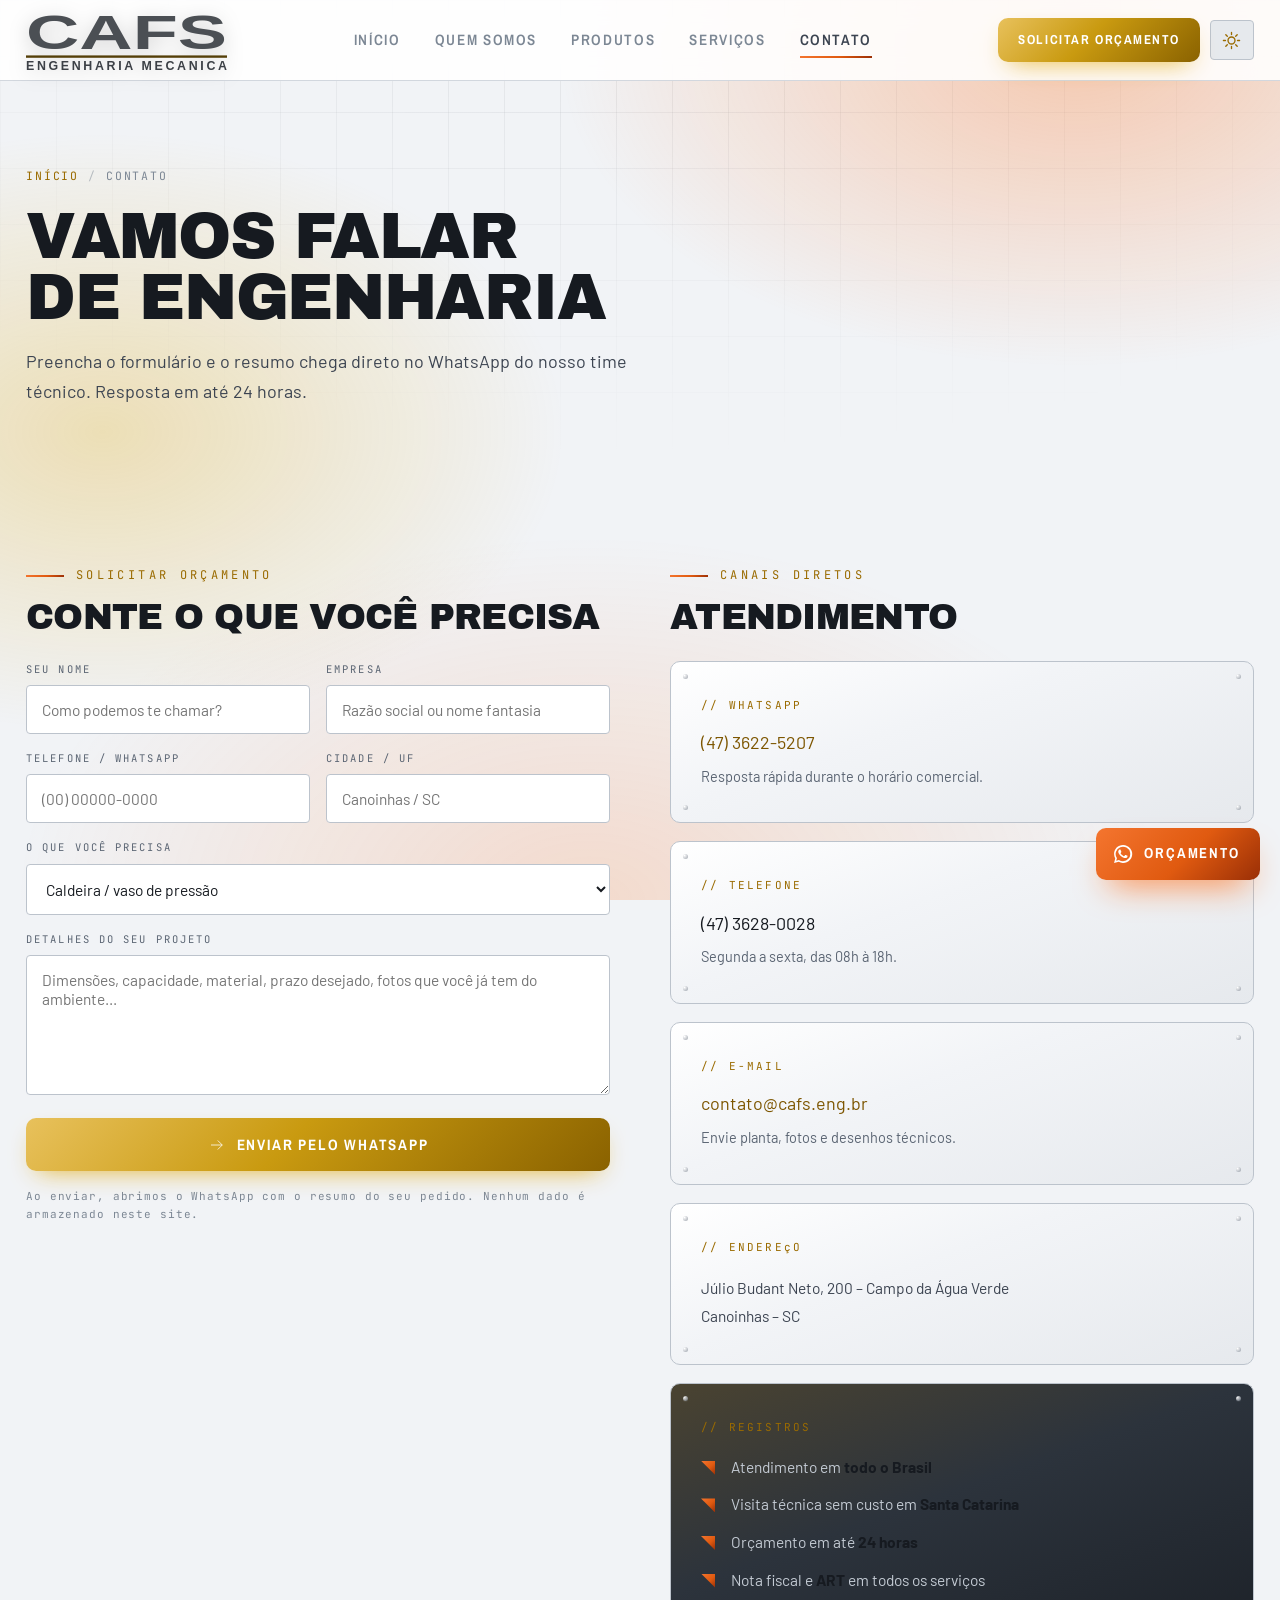
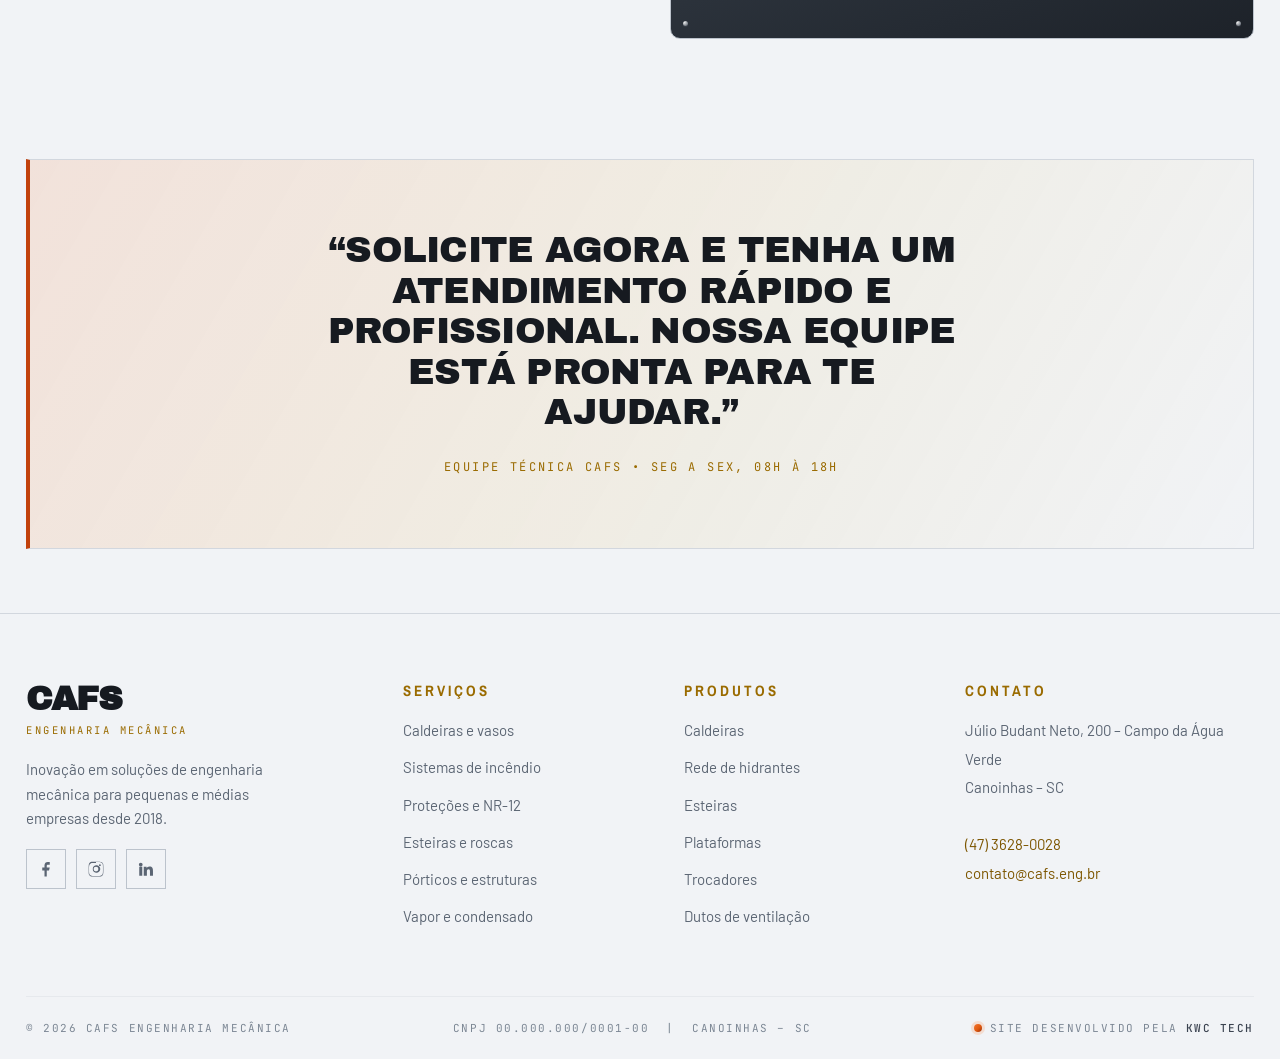
==== contato.html @ bc5313da "Site institucional CAFS Engenharia Mecanica Cinco paginas (inicio, quem somos, produtos, servicos, c" ====
<!DOCTYPE html>
<html lang="pt-BR">
<head>
<meta charset="UTF-8">
<meta name="viewport" content="width=device-width, initial-scale=1">
<title>Contato e Orçamento | CAFS Engenharia Mecânica</title>
<meta name="description" content="Fale com a CAFS Engenharia Mecânica: orçamento de caldeiras, sistemas de incêndio, NR-12, esteiras e estruturas metálicas. Atendimento em todo o Brasil.">
<meta name="theme-color" content="#12151a">
<link rel="preconnect" href="https://fonts.googleapis.com">
<link rel="preconnect" href="https://fonts.gstatic.com" crossorigin>
<link href="https://fonts.googleapis.com/css2?family=Archivo+Black&family=Archivo+Narrow:wght@500;600;700&family=Barlow:wght@400;500;600;700&family=JetBrains+Mono:wght@400;500&display=swap" rel="stylesheet">
<link rel="icon" href="assets/img/favicon.svg" type="image/svg+xml">
<link rel="stylesheet" href="assets/css/style.css">
</head>
<body>


<header class="nav">
  <div class="wrap">
    <a class="brand" href="index.html" aria-label="CAFS Engenharia Mec&acirc;nica &mdash; p&aacute;gina inicial">
      <img class="brand__name" src="assets/img/logo-nome.svg" alt="CAFS Engenharia Mec&acirc;nica" decoding="async" fetchpriority="high">
    </a>

    <nav class="menu" id="menu">
      <a href="index.html">In&iacute;cio</a>
      <a href="quem-somos.html">Quem Somos</a>
      <a href="produtos.html">Produtos</a>
      <a href="servicos.html">Servi&ccedil;os</a>
      <a href="contato.html">Contato</a>
      <a class="btn btn--sm btn--gold" href="contato.html#orcamento">Or&ccedil;amento</a>
    </nav>
    <div class="nav__cta">
      <a class="btn btn--sm btn--gold" href="contato.html#orcamento">Solicitar or&ccedil;amento</a>
      <button class="themetog" id="themetog" type="button" aria-label="Alternar tema claro e escuro" title="Alternar tema"><svg class="ico-lua" viewBox="0 0 24 24" aria-hidden="true"><path d="M20.5 14.3A8.5 8.5 0 1 1 9.7 3.5a7 7 0 0 0 10.8 10.8z"/></svg><svg class="ico-sol" viewBox="0 0 24 24" aria-hidden="true"><circle cx="12" cy="12" r="4.4"/><path d="M12 1.8v2.6M12 19.6v2.6M1.8 12h2.6M19.6 12h2.6M4.8 4.8l1.9 1.9M17.3 17.3l1.9 1.9M19.2 4.8l-1.9 1.9M6.7 17.3l-1.9 1.9"/></svg></button>
      <button class="burger" id="burger" aria-label="Abrir menu"><i></i><i></i><i></i></button>
    </div>
  </div>
</header>

<section class="phead">
  <div class="wrap">
    <p class="crumb"><a href="index.html">In&iacute;cio</a><span>/</span>Contato</p>
    <h1>Vamos falar<br><span class="hl-sf">de engenharia</span></h1>
    <p class="lead">Preencha o formul&aacute;rio e o resumo chega direto no WhatsApp do nosso time t&eacute;cnico. Resposta em at&eacute; 24 horas.</p>
  </div>
</section>

<section class="sec sec--tight" id="orcamento">
  <div class="wrap">
    <div class="split" style="align-items:start">

      <!-- FORMULÁRIO -->
      <div class="reveal">
        <p class="eyebrow">Solicitar or&ccedil;amento</p>
        <h2 class="h2" style="margin-bottom:var(--sp-4)">Conte o que voc&ecirc; precisa</h2>

        <form class="form" id="form">
          <div class="form__row">
            <div class="field">
              <label for="nome">Seu nome</label>
              <input id="nome" name="Nome" type="text" placeholder="Como podemos te chamar?" required>
            </div>
            <div class="field">
              <label for="empresa">Empresa</label>
              <input id="empresa" name="Empresa" type="text" placeholder="Raz&atilde;o social ou nome fantasia">
            </div>
          </div>

          <div class="form__row">
            <div class="field">
              <label for="telefone">Telefone / WhatsApp</label>
              <input id="telefone" name="Telefone" type="tel" placeholder="(00) 00000-0000">
            </div>
            <div class="field">
              <label for="cidade">Cidade / UF</label>
              <input id="cidade" name="Cidade" type="text" placeholder="Canoinhas / SC">
            </div>
          </div>

          <div class="field">
            <label for="servico">O que voc&ecirc; precisa</label>
            <select id="servico" name="Servi&ccedil;o">
              <option>Caldeira / vaso de press&atilde;o</option>
              <option>Sistema de inc&ecirc;ndio / rede de hidrantes</option>
              <option>Adequa&ccedil;&atilde;o NR-12 / prote&ccedil;&otilde;o de m&aacute;quina</option>
              <option>Esteira transportadora</option>
              <option>Rosca transportadora / v&aacute;lvula rotativa</option>
              <option>P&oacute;rtico, monovia ou galp&atilde;o</option>
              <option>Plataforma / estrutura met&aacute;lica</option>
              <option>Distribui&ccedil;&atilde;o de vapor e condensado</option>
              <option>Outro (descrever abaixo)</option>
            </select>
          </div>

          <div class="field">
            <label for="descricao">Detalhes do seu projeto</label>
            <textarea id="descricao" name="Descri&ccedil;&atilde;o" placeholder="Dimens&otilde;es, capacidade, material, prazo desejado, fotos que voc&ecirc; j&aacute; tem do ambiente..."></textarea>
          </div>

          <button class="btn btn--gold btn--block" type="submit">
            <svg viewBox="0 0 24 24" fill="none" stroke="currentColor"><path d="M4 12h15M13 6l6 6-6 6"/></svg>
            Enviar pelo WhatsApp
          </button>

          <p class="form__note">Ao enviar, abrimos o WhatsApp com o resumo do seu pedido. Nenhum dado &eacute; armazenado neste site.</p>
        </form>
      </div>

      <!-- DADOS -->
      <div class="reveal d2">
        <p class="eyebrow">Canais diretos</p>
        <h2 class="h2" style="margin-bottom:var(--sp-4)">Atendimento</h2>

        <div class="panel" style="margin-bottom:var(--sp-3)">
          <span class="panel__rivets"><i></i><i></i><i></i><i></i></span>
          <span class="panel__num">// WHATSAPP</span>
          <a class="h3" style="display:block;color:var(--gold-300)" data-wa="Olá! Vim pela página de contato da CAFS.">(47) 3622-5207</a>
          <p style="font-size:14.5px;color:var(--steel-300);margin:8px 0 0">Resposta r&aacute;pida durante o hor&aacute;rio comercial.</p>
        </div>

        <div class="panel" style="margin-bottom:var(--sp-3)">
          <span class="panel__rivets"><i></i><i></i><i></i><i></i></span>
          <span class="panel__num">// TELEFONE</span>
          <a class="h3" style="display:block" href="tel:+554736280028">(47) 3628-0028</a>
          <p style="font-size:14.5px;color:var(--steel-300);margin:8px 0 0">Segunda a sexta, das 08h &agrave; 18h.</p>
        </div>

        <div class="panel" style="margin-bottom:var(--sp-3)">
          <span class="panel__rivets"><i></i><i></i><i></i><i></i></span>
          <span class="panel__num">// E-MAIL</span>
          <a class="h3" style="display:block;color:var(--gold-300)" href="mailto:contato@cafs.eng.br">contato@cafs.eng.br</a>
          <p style="font-size:14.5px;color:var(--steel-300);margin:8px 0 0">Envie planta, fotos e desenhos t&eacute;cnicos.</p>
        </div>

        <div class="panel">
          <span class="panel__rivets"><i></i><i></i><i></i><i></i></span>
          <span class="panel__num">// ENDERE&ccedil;O</span>
          <address style="font-style:normal;color:var(--steel-200);font-size:15.5px;line-height:1.8">
            J&uacute;lio Budant Neto, 200 &ndash; Campo da &Aacute;gua Verde<br>
            Canoinhas &ndash; SC
          </address>
          
        </div>

        <div class="panel panel--gold" style="margin-top:var(--sp-3)">
          <span class="panel__rivets"><i></i><i></i><i></i><i></i></span>
          <span class="panel__num">// REGISTROS</span>
          <ul class="ticks" style="margin-top:var(--sp-1)">
            <li>Atendimento em <b>todo o Brasil</b></li>
            <li>Visita t&eacute;cnica sem custo em <b>Santa Catarina</b></li>
            <li>Or&ccedil;amento em at&eacute; <b>24 horas</b></li>
            <li>Nota fiscal e <b>ART</b> em todos os servi&ccedil;os</li>
          </ul>
        </div>
      </div>
    </div>
  </div>
</section>

<section class="sec sec--tight">
  <div class="wrap">
    <div class="quote reveal">
      <p>&ldquo;Solicite agora e tenha um atendimento r&aacute;pido e profissional. Nossa equipe est&aacute; pronta para te ajudar.&rdquo;</p>
      <cite>Equipe t&eacute;cnica CAFS &bull; seg a sex, 08h &agrave; 18h</cite>
    </div>
  </div>
</section>

<footer class="foot">
  <div class="wrap">
    <div class="foot__grid">
      <div>
        <a class="sig" href="index.html" style="margin-bottom:var(--sp-3)"><b>CAFS</b><span>Engenharia Mec&acirc;nica</span></a>
        <p style="color:var(--steel-300);font-size:15px;max-width:34ch;margin:0">Inova&ccedil;&atilde;o em solu&ccedil;&otilde;es de engenharia mec&acirc;nica para pequenas e m&eacute;dias empresas desde 2018.</p>
        <div class="socials">
          <a href="https://www.facebook.com/cafsengenharia" target="_blank" rel="noopener" aria-label="Facebook"><svg viewBox="0 0 24 24"><path d="M13 22v-8h3l1-4h-4V8c0-1.1.3-1.8 1.9-1.8H17V2.6C16.7 2.6 15.6 2.5 14.3 2.5 11.8 2.5 10 4.1 10 6.9V10H7v4h3v8h3z"/></svg></a>
          <a href="https://www.instagram.com/cafsengenharia/" target="_blank" rel="noopener" aria-label="Instagram"><svg viewBox="0 0 24 24"><path d="M12 2.2c3.2 0 3.6 0 4.9.1 1.2.1 1.8.3 2.2.4.6.2 1 .5 1.4.9.4.4.7.8.9 1.4.2.4.4 1 .4 2.2.1 1.3.1 1.7.1 4.9s0 3.6-.1 4.9c-.1 1.2-.3 1.8-.4 2.2-.2.6-.5 1-.9 1.4-.4.4-.8.7-1.4.9-.4.2-1 .4-2.2.4-1.3.1-1.7.1-4.9.1s-3.6 0-4.9-.1c-1.2-.1-1.8-.3-2.2-.4-.6-.2-1-.5-1.4-.9-.4-.4-.7-.8-.9-1.4-.2-.4-.4-1-.4-2.2C2.2 15.6 2.2 15.2 2.2 12s0-3.6.1-4.9c.1-1.2.3-1.8.4-2.2.2-.6.5-1 .9-1.4.4-.4.8-.7 1.4-.9.4-.2 1-.4 2.2-.4C8.4 2.2 8.8 2.2 12 2.2zm0 1.8c-3.1 0-3.5 0-4.7.1-1.1.1-1.7.2-2.1.4-.5.2-.9.4-1.2.8-.4.3-.6.7-.8 1.2-.1.4-.3 1-.4 2.1C2.7 8.5 2.7 8.9 2.7 12s0 3.5.1 4.7c.1 1.1.2 1.7.4 2.1.2.5.4.9.8 1.2.3.4.7.6 1.2.8.4.1 1 .3 2.1.4 1.2.1 1.6.1 4.7.1s3.5 0 4.7-.1c1.1-.1 1.7-.2 2.1-.4.5-.2.9-.4 1.2-.8.4-.3.6-.7.8-1.2.1-.4.3-1 .4-2.1.1-1.2.1-1.6.1-4.7s0-3.5-.1-4.7c-.1-1.1-.2-1.7-.4-2.1a3.2 3.2 0 0 0-.8-1.2 3.2 3.2 0 0 0-1.2-.8c-.4-.1-1-.3-2.1-.4-1.2-.1-1.6-.1-4.7-.1zm0 3.1a5 5 0 1 1 0 9.9 5 5 0 0 1 0-9.9zm0 1.8a3.2 3.2 0 1 0 0 6.4 3.2 3.2 0 0 0 0-6.4zm6.4-2a1.2 1.2 0 1 1-2.4 0 1.2 1.2 0 0 1 2.4 0z"/></svg></a>
          <a href="https://www.linkedin.com/company/cafs-engenharia-mec%C3%A2nica-ltda" target="_blank" rel="noopener" aria-label="LinkedIn"><svg viewBox="0 0 24 24"><path d="M4.98 3.5A2.5 2.5 0 1 0 5 8.5a2.5 2.5 0 0 0 0-5zM3 9h4v12H3zM9 9h3.8v1.7h.1c.5-1 1.8-2 3.7-2 4 0 4.7 2.6 4.7 6V21h-4v-5.6c0-1.3 0-3-1.9-3s-2.2 1.4-2.2 2.9V21H9z"/></svg></a>
        </div>
      </div>
      <div>
        <h4>Servi&ccedil;os</h4>
        <ul>
          <li><a href="servicos.html#caldeiras">Caldeiras e vasos</a></li>
          <li><a href="servicos.html#incendio">Sistemas de inc&ecirc;ndio</a></li>
          <li><a href="servicos.html#nr12">Prote&ccedil;&otilde;es e NR-12</a></li>
          <li><a href="servicos.html#transporte">Esteiras e roscas</a></li>
          <li><a href="servicos.html#estruturas">P&oacute;rticos e estruturas</a></li>
          <li><a href="servicos.html#vapor">Vapor e condensado</a></li>
        </ul>
      </div>
      <div>
        <h4>Produtos</h4>
        <ul>
          <li><a href="produtos.html#grade">Caldeiras</a></li>
          <li><a href="produtos.html#grade">Rede de hidrantes</a></li>
          <li><a href="produtos.html#grade">Esteiras</a></li>
          <li><a href="produtos.html#grade">Plataformas</a></li>
          <li><a href="produtos.html#grade">Trocadores</a></li>
          <li><a href="produtos.html#grade">Dutos de ventila&ccedil;&atilde;o</a></li>
        </ul>
      </div>
      <div>
        <h4>Contato</h4>
        <address>
          J&uacute;lio Budant Neto, 200 &ndash; Campo da &Aacute;gua Verde<br>Canoinhas &ndash; SC<br><br>
          <a href="tel:+554736280028" style="color:var(--gold-300)">(47) 3628-0028</a><br>
          <a href="mailto:contato@cafs.eng.br" style="color:var(--gold-300)">contato@cafs.eng.br</a>
        </address>
      </div>
    </div>
    <div class="foot__bar">
      <span>&copy; <span data-ano>2026</span> CAFS Engenharia Mec&acirc;nica</span>
      <span>CNPJ 00.000.000/0001-00 &nbsp;|&nbsp; Canoinhas &ndash; SC</span>
      <span class="foot__dev">Site desenvolvido pela <b>KWC Tech</b></span>
    </div>
  </div>
</footer>

<a class="wafloat" data-wa="Olá! Vim pelo site da CAFS e gostaria de falar com um engenheiro." aria-label="Falar no WhatsApp">
  <svg viewBox="0 0 32 32"><path d="M16 3C8.8 3 3 8.8 3 16c0 2.3.6 4.5 1.7 6.4L3 29l6.8-1.8A13 13 0 1 0 16 3zm0 23.6c-2 0-3.9-.6-5.5-1.6l-.4-.2-4 1.1 1.1-3.9-.3-.4A10.6 10.6 0 1 1 16 26.6zm6-8c-.3-.2-2-.9-2.3-1-.3-.1-.5-.2-.8.2-.2.3-.9 1-1.1 1.2-.2.2-.4.2-.7.1a8.7 8.7 0 0 1-2.5-1.6A9.4 9.4 0 0 1 12.5 15c-.2-.3 0-.5.1-.6l.6-.7c.2-.2.2-.4.3-.6v-.6l-1-2.4c-.2-.6-.5-.5-.8-.5h-.6c-.2 0-.6.1-.9.4-.3.3-1.1 1.1-1.1 2.7s1.2 3.2 1.3 3.4c.2.2 2.3 3.5 5.6 4.9.8.3 1.4.5 1.9.7.8.2 1.5.2 2.1.1.6-.1 2-.8 2.3-1.6.3-.8.3-1.5.2-1.6-.1-.2-.3-.3-.6-.4z"/></svg>
  <span>Or&ccedil;amento</span>
</a>
<button class="totop" aria-label="Voltar ao topo">&#9650;</button>

<script src="assets/js/main.js" defer></script>
</body>
</html>
---- assets/css/style.css ----
/* =========================================================================
   CAFS ENGENHARIA MECÂNICA — Design System
   Paleta: cinza metalizado (ash) + dourado + laranja segurança
   ========================================================================= */

:root{
  /* metal / ash — tons grafite, menos carregados */
  --ash-950:#161a20;
  --ash-900:#1c212a;
  --ash-850:#22272f;
  --ash-800:#282e38;
  --ash-700:#333a45;
  --ash-600:#3e4652;
  --ash-500:#4c5561;
  --steel-400:#6e7885;
  --steel-300:#8e99a6;
  --steel-200:#b9c2cb;
  --bone:#eef1f5;

  /* gold */
  --gold-600:#b8860b;
  --gold-500:#e0a500;
  --gold-400:#f4bf21;
  --gold-300:#ffd75e;

  /* safety orange */
  --sf-700:#c2410c;
  --sf-600:#ea580c;
  --sf-500:#ff6a13;
  --sf-400:#ff8433;

  --ok:#38b26a;

  --grad-gold:linear-gradient(135deg,#ffd75e 0%,#e0a500 45%,#b8860b 100%);
  --grad-sf:linear-gradient(135deg,#ff8433 0%,#ff6a13 55%,#c2410c 100%);
  --grad-steel:linear-gradient(160deg,#4e5764 0%,#343b46 40%,#20252d 100%);

  --ff-display:"Archivo Black","Archivo","Arial Black",Impact,sans-serif;
  --ff-cond:"Archivo Narrow","Saira Condensed",Oswald,"Arial Narrow",sans-serif;
  --ff-body:"Barlow","Inter","Segoe UI",system-ui,sans-serif;
  --ff-mono:"JetBrains Mono","Consolas","Courier New",monospace;

  --wrap:1280px;

  /* escala de espaçamento — use estes valores, nunca pixels soltos */
  --sp-1:8px;      /* detalhes: ícone, caption */
  --sp-2:12px;     /* labels, gap curto */
  --sp-3:18px;     /* padrão entre blocos internos */
  --sp-4:24px;     /* separação de títulos */
  --sp-5:36px;     /* entre grupos de conteúdo */
  --sp-6:48px;     /* respiro antes de CTA/bloco */

  --r-sm:4px;
  --r-md:10px;
  --r-lg:16px;
  --shadow:0 18px 50px -20px rgba(0,0,0,.85);
  --ease:cubic-bezier(.2,.8,.2,1);

  /* ---- tokens sensíveis ao tema (redefinidos no tema claro) ---- */
  --nav-bg:rgba(12,14,17,.9);
  --scrim:rgba(6,7,9,.9);
  --strip:rgba(0,0,0,.28);
  --grid-line:rgba(255,255,255,.07);
  --on-accent:#fff;            /* texto sobre laranja/dourado */
  --gold-ink:#20180a;          /* texto sobre botão dourado */
  --brand-filter:brightness(1.2) drop-shadow(0 6px 16px rgba(0,0,0,.55));
  --hero-mask:radial-gradient(ellipse 90% 60% at 50% 0%,#000 0%,transparent 85%);
  --ink:#eef1f5;               /* letras sobre grafite */
  --ink-dim:#c3cad3;
  --graphite:#2a303a;          /* grafite de apoio: tags, números, legendas */
  --graphite-line:rgba(255,255,255,.09);
  --glow-o:.17;                /* intensidade dos brilhos de fundo */
  --glow-g:.14;
  --cat-shade:rgba(8,9,11,.92);        /* legenda sobre foto */
  --media-shade:linear-gradient(180deg,var(--ash-700),var(--ash-950));
  --slot-shade:linear-gradient(180deg,rgba(37,43,52,.5),rgba(12,14,17,.92));
  --gold-tint:rgba(224,165,0,.07);
  --focus-ring:rgba(224,165,0,.13);
  --rivet:radial-gradient(circle at 30% 30%,rgba(255,255,255,.35),rgba(0,0,0,.55));
  --thumb-on:var(--gold-500);
}

/* =========================================================================
   TEMA CLARO
   Mesmas regras, cores em escala invertida. Nenhum layout reescrito:
   basta trocar os valores dos tokens acima.
   ========================================================================= */
[data-theme="light"]{
  color-scheme:light;

  /* superfície: claro embaixo, grafite no topo da escala */
  --ash-950:#f1f3f6;
  --ash-900:#ffffff;
  --ash-850:#f8f9fb;
  --ash-800:#e6e9ed;
  --ash-700:#d2d7de;
  --ash-600:#bcc3cc;
  --ash-500:#8b939e;

  /* texto: escuro no topo da escala */
  --steel-400:#7c8794;
  --steel-300:#5b6573;
  --steel-200:#3c4451;
  --bone:#161a20;

  /* dourado escurece para continuar legível sobre branco */
  --gold-600:#8a6200;
  --gold-500:#b8860b;
  --gold-400:#9a6b00;
  --gold-300:#7d5600;

  /* laranja escurece (vira cor de realce/texto) */
  --sf-700:#9a2f06;
  --sf-600:#c2410c;
  --sf-500:#c2410c;
  --sf-400:#ea580c;

  --ok:#1f8a4c;

  --grad-gold:linear-gradient(135deg,#e8c15c 0%,#c99a10 45%,#8a6200 100%);
  --grad-sf:linear-gradient(135deg,#f4752f 0%,#e05a10 55%,#9a2f06 100%);
  --grad-steel:linear-gradient(160deg,#ffffff 0%,#f2f4f7 40%,#e6e9ed 100%);

  --nav-bg:rgba(255,255,255,.88);
  --scrim:rgba(28,32,38,.6);
  --strip:rgba(20,24,30,.05);
  --grid-line:rgba(28,34,44,.075);
  --on-accent:#fff;
  --gold-ink:#fff;            /* botão dourado agora é escuro: texto branco */
  --hero-mask:radial-gradient(ellipse 90% 60% at 50% 0%,#000 0%,transparent 85%);
  --brand-filter:brightness(.42) drop-shadow(0 4px 10px rgba(0,0,0,.18));
  /* no claro as manchas ganham força: é o que dá profundidade ao fundo branco */
  --glow-o:.30;
  --glow-g:.26;
  --ink:#ffffff;              /* letras sobre grafite — no claro o grafite é fixo */
  --ink-dim:#c3cad3;
  --graphite:#252b34;
  --graphite-line:rgba(255,255,255,.10);
  --cat-shade:rgba(20,24,30,.82);
  --media-shade:linear-gradient(180deg,#f0f2f5,#e2e6eb);
  --slot-shade:linear-gradient(180deg,rgba(255,255,255,.55),rgba(226,230,235,.92));
  --gold-tint:rgba(184,134,11,.09);
  --focus-ring:rgba(154,107,0,.18);
  --rivet:radial-gradient(circle at 30% 30%,rgba(255,255,255,.9),rgba(90,100,115,.6));
  --thumb-on:var(--gold-400);

  --shadow:0 14px 40px -22px rgba(28,34,44,.35);
}

*,*::before,*::after{box-sizing:border-box}
html{scroll-behavior:smooth;scroll-padding-top:88px}
body{
  margin:0;
  font-family:var(--ff-body);
  background:var(--ash-950);
  color:var(--bone);
  font-size:16.5px;
  line-height:1.65;
  overflow-x:hidden;
  -webkit-font-smoothing:antialiased;
}
body::before{
  /* malha técnica de fundo — grade única, discreta, só no topo da página */
  content:"";
  position:fixed;inset:0;z-index:-2;pointer-events:none;
  background-image:
    linear-gradient(var(--grid-line) 1px,transparent 1px),
    linear-gradient(90deg,var(--grid-line) 1px,transparent 1px);
  background-size:56px 56px;
  mask-image:var(--hero-mask);
  -webkit-mask-image:var(--hero-mask);
}
body::after{
  content:"";position:fixed;inset:0;z-index:-1;pointer-events:none;
  background:
    radial-gradient(760px 460px at 84% 6%,rgba(255,106,19,var(--glow-o)),transparent 68%),
    radial-gradient(680px 440px at 8% 48%,rgba(224,165,0,var(--glow-g)),transparent 68%),
    radial-gradient(820px 520px at 46% 100%,rgba(255,106,19,calc(var(--glow-o) * .6)),transparent 70%);
}
img{max-width:100%;display:block}
a{color:inherit;text-decoration:none}
ul{margin:0;padding:0;list-style:none}
h1,h2,h3,h4{margin:0;font-family:var(--ff-display);font-weight:400;line-height:.95;letter-spacing:-.02em;text-transform:uppercase}
::selection{background:var(--sf-500);color:var(--on-accent)}

/* scrollbar */
::-webkit-scrollbar{width:11px;height:11px}
::-webkit-scrollbar-track{background:var(--ash-950)}
::-webkit-scrollbar-thumb{background:linear-gradient(var(--gold-500),var(--sf-600));border:3px solid var(--ash-950)}

/* ============================ LAYOUT ============================ */
.wrap{width:100%;max-width:var(--wrap);margin-inline:auto;padding-inline:clamp(16px,4vw,26px)}
/* ritmo vertical: seções encostam (--sec-gap) em vez de somar dois paddings */
.sec{padding:clamp(56px,7vw,110px) 0;position:relative}
.sec--tight{padding:clamp(42px,5vw,72px) 0}
/* seção que vem logo após outra: só o respiro entre elas */
.sec + .sec,.sec + .sec--tight,.sec--tight + .sec,.sec--tight + .sec--tight{
  padding-top:clamp(34px,4.4vw,64px);
}
.grid{display:grid;gap:clamp(16px,2.2vw,26px)}
.g2{grid-template-columns:repeat(2,1fr)}
.g3{grid-template-columns:repeat(3,1fr)}
.g4{grid-template-columns:repeat(4,1fr)}
@media(max-width:980px){.g3,.g4{grid-template-columns:repeat(2,1fr)}}
@media(max-width:680px){.g2,.g3,.g4{grid-template-columns:1fr}}

/* ============================ TIPOGRAFIA ============================ */
.eyebrow{
  font-family:var(--ff-mono);font-size:12px;letter-spacing:.28em;text-transform:uppercase;
  color:var(--gold-400);display:flex;align-items:center;gap:12px;margin-bottom:var(--sp-2);
}
.eyebrow::before{content:"";width:38px;height:2px;background:var(--grad-sf);flex:none}
.eyebrow--c{color:var(--steel-200)}
.eyebrow--c::before{background:var(--gold-400)}

.title{font-size:clamp(2.1rem,5.4vw,4rem);margin-bottom:22px}
.title .hl{
  background:var(--grad-gold);-webkit-background-clip:text;background-clip:text;color:transparent;
}
.title .hl-sf{background:var(--grad-sf);-webkit-background-clip:text;background-clip:text;color:transparent}
.lead{font-size:1.12rem;color:var(--steel-200);max-width:min(62ch,100%)}
.mono{font-family:var(--ff-mono);font-size:12px;letter-spacing:.16em;text-transform:uppercase;color:var(--steel-300)}
.h2{font-size:clamp(1.6rem,2.9vw,2.25rem);line-height:1.08;margin-bottom:var(--sp-3)}
.h3{font-size:1.12rem;line-height:1.15;margin-bottom:var(--sp-2)}
.txt{color:var(--steel-200)}
.txt b,.txt strong{color:var(--bone);font-weight:600}
/* parágrafos corridos: respiro uniforme entre eles */
.txt + .txt{margin-top:var(--sp-3)}
/* bloco de título (eyebrow + h2 + lead) antes do conteúdo */
.sechead{margin-bottom:var(--sp-6)}
.sechead--center{text-align:center;margin-inline:auto}
.sechead--center .eyebrow{justify-content:center}
@media(max-width:680px){.sechead{margin-bottom:var(--sp-5)}}

/* utilitários de alinhamento e largura */
.centered{text-align:center}
.wrap--narrow{max-width:980px}
.panel--center{text-align:center}
.spaced-top{margin-top:var(--sp-5)}
.spaced-bottom{margin-bottom:var(--sp-5)}

/* barra de ferramentas do catálogo */
.toolbar{
  display:flex;flex-wrap:wrap;gap:var(--sp-3) var(--sp-4);
  align-items:center;justify-content:space-between;
  margin-bottom:var(--sp-5);
}
.toolbar__count{margin:0}
.toolbar__count b{color:var(--gold-400)}
.toolbar__ctrl{display:flex;gap:var(--sp-2);flex-wrap:wrap;align-items:center}
.ctl{
  background:var(--ash-900);border:1px solid var(--ash-600);color:var(--bone);
  padding:12px 16px;font-family:var(--ff-body);font-size:15px;
  width:250px;max-width:100%;border-radius:var(--r-sm);
}
.ctl--select{
  font-family:var(--ff-cond);font-weight:700;letter-spacing:.1em;
  text-transform:uppercase;font-size:13px;width:auto;
}
.ctl:focus{outline:0;border-color:var(--gold-500);box-shadow:0 0 0 3px var(--focus-ring)}
@media(max-width:560px){.toolbar__ctrl,.ctl{width:100%}}

/* grade do catálogo: 3 colunas no desktop */
.grade{grid-template-columns:repeat(3,1fr)}
@media(max-width:1024px){.grade{grid-template-columns:repeat(2,1fr)}}
@media(max-width:720px){.grade{grid-template-columns:1fr}}

/* faixa zebrada de segurança
   repeating-linear-gradient = listras contínuas, sem tile quadrado
   (tile quadrado parte a diagonal e cria listra "dupla").
   A 45°, o período horizontal = período na diagonal / 0.7071.
   --hz-s é a largura horizontal de cada listra; a altura (--hz-t) é um
   múltiplo inteiro de 2*--hz-s, então o topo e a base fecham na mesma
   cor e nenhuma listra fica cortada/fina. */
/* divisor diagonal entre as seções */
.hazard{height:1px;background:var(--ash-800)}
.hazard--thin,.hazard--gold-thin{height:1px}
.hazard--gold{background:var(--ash-700)}
.hazard--gold-thin{background:var(--ash-700)}

/* divisor diagonal */
.diag{height:70px;background:linear-gradient(var(--ash-950),transparent)}
.diag-up{height:70px;background:linear-gradient(transparent,var(--ash-950))}

/* ============================ BOTÕES ============================ */
.btn{
  --bg:var(--grad-sf);
  display:inline-flex;align-items:center;gap:11px;
  padding:16px 30px;border:0;border-radius:var(--r-sm);
  font-family:var(--ff-cond);font-weight:700;font-size:15px;letter-spacing:.12em;text-transform:uppercase;
  color:var(--on-accent);background:var(--bg);cursor:pointer;position:relative;
  border-radius:var(--r-md);
  box-shadow:0 10px 26px -12px rgba(255,106,19,.85);
  transition:transform .22s var(--ease),filter .22s var(--ease),box-shadow .22s var(--ease);
}
.btn:hover{transform:translateY(-3px);filter:brightness(1.1);box-shadow:0 16px 34px -12px rgba(255,106,19,.95)}
.btn svg{width:18px;height:18px;flex:none}
.btn--gold{--bg:var(--grad-gold);color:var(--gold-ink);box-shadow:0 10px 26px -12px rgba(224,165,0,.9)}
.btn--gold:hover{box-shadow:0 16px 34px -12px rgba(224,165,0,1)}
.btn--ghost{
  background:transparent;color:var(--bone);box-shadow:none;
  border:1px solid var(--ash-500);
}
.btn--ghost:hover{border-color:var(--gold-400);color:var(--gold-300);background:var(--gold-tint);filter:none;box-shadow:none}
.btn--sm{padding:11px 20px;font-size:13px}
.btn--block{width:100%;justify-content:center}

/* ============================ CABEÇALHO ============================ */

.nav{
  position:sticky;top:0;z-index:60;
  background:var(--nav-bg);backdrop-filter:blur(14px);
  border-bottom:1px solid var(--ash-700);
  transition:box-shadow .3s,padding .3s;
}
.nav.is-stuck{box-shadow:var(--shadow)}
.nav .wrap{display:flex;align-items:center;justify-content:space-between;gap:20px;height:80px}
.brand{display:flex;align-items:center;gap:15px;flex:none}
.brand__name{height:64px;width:auto;display:block;filter:var(--brand-filter)}
.brand--lg .brand__name{height:64px}
/* assinatura da marca no rodapé (só o nome, sem ícone) */
.sig{display:inline-block}
.sig b{display:block;font-family:var(--ff-display);font-size:34px;line-height:.9;letter-spacing:-.03em;color:var(--bone);text-transform:uppercase}
.sig span{display:block;margin-top:7px;font-family:var(--ff-mono);font-size:10.5px;letter-spacing:.24em;text-transform:uppercase;color:var(--gold-400)}

/* ============================ NOME DA EMPRESA (apresentação) ============================ */

.menu{display:flex;align-items:center;gap:4px}
.menu a{
  position:relative;padding:11px 15px;font-family:var(--ff-cond);font-weight:600;
  font-size:15px;letter-spacing:.11em;text-transform:uppercase;color:var(--steel-400);
  transition:color .2s;
}
.menu a::after{
  content:"";position:absolute;left:15px;right:15px;bottom:5px;height:2px;
  background:var(--grad-sf);transform:scaleX(0);transform-origin:left;transition:transform .28s var(--ease);
}
.menu a:hover{color:var(--steel-200)}
.menu a:hover::after,.menu a[aria-current="page"]::after{transform:scaleX(1)}
.menu a[aria-current="page"]{color:var(--steel-200)}
.menu .btn{display:none}
.nav__cta{display:flex;align-items:center;gap:10px}
.burger{display:none;width:44px;height:40px;background:var(--ash-800);border:1px solid var(--ash-600);cursor:pointer;
  border-radius:var(--r-sm)}
.burger i{display:block;width:18px;height:2px;background:var(--gold-400);margin:3.4px auto;transition:.3s}

/* ---- alternador de tema (sol / lua) ---- */
.themetog{
  width:44px;height:40px;flex:none;display:grid;place-items:center;cursor:pointer;
  background:var(--ash-800);border:1px solid var(--ash-600);
  border-radius:var(--r-sm);color:var(--gold-400);
  transition:.22s var(--ease);
}
.themetog:hover{border-color:var(--gold-500);color:var(--gold-300)}
.themetog svg{width:19px;height:19px;fill:none;stroke:currentColor;stroke-width:1.7;stroke-linecap:round}
/* cada ícone aparece só no tema correspondente */
.themetog .ico-sol{display:none}
[data-theme="light"] .themetog .ico-lua{display:none}
[data-theme="light"] .themetog .ico-sol{display:block}


/* ============================ HERO ============================ */
.hero{
  position:relative;overflow:hidden;
  padding:78px 0 0;
  border-bottom:1px solid var(--ash-800);
}
/* raios de luz vindos do alto à direita — as paradas são graduais para
   não criar faixas duras visíveis entre os setores */
.hero::after{
  content:"";position:absolute;inset:-40% -10% auto -10%;height:120%;pointer-events:none;
  background:conic-gradient(from 210deg at 78% 8%,
    rgba(255,106,19,.15) 0deg,
    rgba(255,106,19,.06) 26deg,
    transparent 90deg,
    transparent 250deg,
    rgba(224,165,0,.09) 330deg,
    rgba(224,165,0,.04) 352deg,
    rgba(255,106,19,.15) 360deg);
  filter:blur(10px);
}
.hero .wrap{position:relative;z-index:2}
.hero__text{max-width:min(940px,100%);margin-bottom:48px}
.hero h1{font-size:clamp(2rem,4.6vw,3.5rem);margin:0 0 22px;letter-spacing:-.03em;line-height:1.04}
.hero h1 em{
  font-style:normal;display:inline;
  background:var(--grad-sf);-webkit-background-clip:text;background-clip:text;color:transparent;
}
.hero__sub{font-size:1.08rem;color:var(--steel-200);max-width:min(52ch,100%);margin-bottom:28px}
.hero__sub b{color:var(--bone)}
.hero__actions{display:flex;flex-wrap:wrap;gap:14px;margin-bottom:32px}
.hero__stats{display:grid;grid-template-columns:repeat(4,1fr);gap:14px;padding-top:26px;margin-top:30px;border-top:1px solid var(--ash-700)}
@media(max-width:620px){.hero__stats{grid-template-columns:repeat(2,1fr)}}
.stat{min-width:0}
.stat b{display:block;font-family:var(--ff-display);font-size:1.7rem;line-height:1;
  background:var(--grad-gold);-webkit-background-clip:text;background-clip:text;color:transparent}
.stat span{font-family:var(--ff-mono);font-size:9.5px;letter-spacing:.16em;text-transform:uppercase;color:var(--steel-400)}

/* ficha rápida no hero (sem imagem) */
.plate{
  background:var(--grad-steel);border:1px solid var(--ash-600);padding:8px 26px;
  border-radius:var(--r-md);
  box-shadow:var(--shadow);position:relative;
}
.plate li{
  display:flex;gap:16px;align-items:flex-start;padding:17px 0;border-bottom:1px dashed var(--ash-600);
}
.plate li:last-child{border-bottom:0}
.plate svg{width:22px;height:22px;flex:none;color:var(--gold-400);margin-top:3px;stroke-width:1.7}
.plate small{display:block;font-family:var(--ff-mono);font-size:9.5px;letter-spacing:.2em;text-transform:uppercase;color:var(--steel-400)}
.plate b{display:block;font-family:var(--ff-cond);font-weight:700;font-size:16.5px;letter-spacing:.06em;text-transform:uppercase;color:var(--bone);margin-top:3px}
.plate em{display:block;font-style:normal;font-family:var(--ff-body);font-size:13.5px;line-height:1.5;color:var(--steel-300);letter-spacing:0;text-transform:none;margin-top:3px}

/* ficha rápida em faixa completa */
.plate--strip{display:grid;grid-template-columns:repeat(4,1fr);padding:6px 22px;margin-bottom:70px}
.plate--strip li{border-bottom:0;border-right:1px dashed var(--ash-600);padding:24px 20px}
.plate--strip li:last-child{border-right:0}
@media(max-width:980px){.plate--strip{grid-template-columns:repeat(2,1fr)}}
@media(max-width:560px){.plate--strip{grid-template-columns:1fr}.plate--strip li{border-right:0;border-bottom:1px dashed var(--ash-600)}}

/* mock do viewport 3D no hero */
.hero__view{
  position:relative;aspect-ratio:4/3.1;
  background:var(--slot-shade);
  border:1px solid var(--ash-600);
  border-radius:var(--r-md);
  overflow:hidden;
}
.hero__view img{width:100%;height:100%;object-fit:cover;filter:saturate(1.05) contrast(1.05)}
.hero__view::before,.hero__view::after{
  content:"";position:absolute;width:34px;height:34px;border:2px solid var(--gold-500);opacity:.75;z-index:2;
}
.hero__view::before{top:14px;left:14px;border-right:0;border-bottom:0}
.hero__view::after{bottom:14px;right:14px;border-left:0;border-top:0}
.hero__badge{
  position:absolute;top:22px;right:-14px;z-index:3;
  background:var(--grad-sf);color:var(--on-accent);padding:9px 18px;
  font-family:var(--ff-cond);font-weight:700;letter-spacing:.2em;font-size:13px;text-transform:uppercase;
  border-radius:var(--r-sm);
  box-shadow:0 12px 28px -12px rgba(255,106,19,.9);
}
@media(max-width:520px){.hero__badge{right:8px}}

/* atalhos para as abas do site */
.tabs-strip{display:grid;grid-template-columns:repeat(3,1fr);gap:14px}
@media(max-width:980px){.tabs-strip{grid-template-columns:repeat(2,1fr)}}
@media(max-width:620px){.tabs-strip{grid-template-columns:1fr}}
.tabcard{
  display:flex;align-items:center;gap:16px;padding:20px 22px;
  background:linear-gradient(150deg,var(--ash-800),var(--ash-900));
  border:1px solid var(--ash-700);border-left:3px solid var(--ash-600);
  border-radius:var(--r-md);
  transition:.26s var(--ease);
}
.tabcard:hover{transform:translateX(5px);border-left-color:var(--sf-500);background:linear-gradient(150deg,var(--ash-700),var(--ash-850))}
.tabcard__n{font-family:var(--ff-mono);font-size:11px;letter-spacing:.16em;color:var(--gold-400);flex:none;width:26px}
.tabcard b{display:block;font-family:var(--ff-cond);font-weight:700;font-size:17px;letter-spacing:.08em;text-transform:uppercase;color:var(--bone)}
.tabcard small{display:block;font-family:var(--ff-mono);font-size:10.5px;letter-spacing:.12em;color:var(--steel-400);margin-top:4px}
.tabcard:hover b{color:var(--gold-300)}

/* marquee */
.marquee{
  border-top:1px solid var(--ash-700);border-bottom:1px solid var(--ash-700);
  background:var(--ash-900);overflow:hidden;padding:15px 0;
}
.marquee__track{display:flex;gap:56px;width:max-content;animation:slide 32s linear infinite}
.marquee span{
  font-family:var(--ff-cond);font-weight:700;font-size:17px;letter-spacing:.2em;text-transform:uppercase;
  color:var(--steel-400);display:flex;align-items:center;gap:14px;white-space:nowrap;
}
.marquee span::before{content:"";width:8px;height:8px;background:var(--gold-500);transform:rotate(45deg)}
@keyframes slide{to{transform:translateX(-50%)}}

/* ============================ CARTÕES / PAINÉIS ============================ */
.panel{
  position:relative;background:var(--grad-steel);border:1px solid var(--ash-600);
  padding:34px 30px;
  border-radius:var(--r-md);
  transition:transform .3s var(--ease),border-color .3s,box-shadow .3s;
  overflow:hidden;
}
.panel::before{
  content:"";position:absolute;inset:0 0 auto;height:3px;
  background:var(--grad-sf);transform:scaleX(0);transform-origin:left;transition:transform .4s var(--ease);
}
.panel:hover{transform:translateY(-6px);border-color:var(--ash-500);box-shadow:var(--shadow)}
.panel:hover::before{transform:scaleX(1)}
.panel__rivets{position:absolute;inset:12px;pointer-events:none}
.panel__rivets i{position:absolute;width:5px;height:5px;border-radius:50%;
  background:var(--rivet);
  box-shadow:0 1px 0 rgba(255,255,255,.06)}
.panel__rivets i:nth-child(1){top:0;left:0}
.panel__rivets i:nth-child(2){top:0;right:0}
.panel__rivets i:nth-child(3){bottom:0;left:0}
.panel__rivets i:nth-child(4){bottom:0;right:0}
.panel__num{
  font-family:var(--ff-mono);font-size:11px;letter-spacing:.2em;color:var(--gold-400);
  display:block;margin-bottom:var(--sp-3);
}
/* painéis escuros: o fundo é grafite nos DOIS temas, então o conteúdo
   precisa de cores claras explícitas — inclusive dentro dos <p> inline */
.panel--gold{background:linear-gradient(160deg,#4a4331 0%,#2c333c 45%,#1d2229 100%)}
.panel--gold::before{background:var(--grad-gold)}
.panel--dark{background:linear-gradient(160deg,#242a33,#1a1e25)}

/* texto sobre painel escuro */
.panel--gold .h3,.panel--dark .h3,
.panel--gold h3,.panel--dark h3{color:#f2f5f8}
.panel--gold p,.panel--dark p{color:var(--ink-dim)}
.panel--gold .txt,.panel--dark .txt{color:var(--ink-dim)}
.panel--gold .mono,.panel--dark .mono{color:var(--ink-dim)}
/* o <p> inline traz style próprio de cor, que ganha de qualquer regra:
   por isso o !important é necessário aqui */
.panel--gold p[style*="color"],.panel--dark p[style*="color"]{color:var(--ink-dim)!important}
.panel--gold .ticks li,.panel--dark .ticks li{color:var(--ink-dim)}
.panel--gold .panel__num,.panel--dark .panel__num{color:var(--gold-400)}

/* serviço */
.svc{display:flex;flex-direction:column;gap:14px;min-height:100%}
.svc__ico{
  width:60px;height:60px;display:grid;place-items:center;
  background:linear-gradient(150deg,var(--ash-600),var(--ash-800));
  border:1px solid var(--ash-500);color:var(--gold-400);
  border-radius:var(--r-sm);
}
.svc__ico svg{width:28px;height:28px;stroke-width:1.5}
.svc p{color:var(--steel-200);font-size:15.5px;margin:0}
.svc__tags{display:flex;flex-wrap:wrap;gap:7px;margin-top:auto;padding-top:14px;border-top:1px dashed var(--ash-600)}
/* tags: bloco grafite com letras claras */
.tag{
  font-family:var(--ff-mono);font-size:10px;letter-spacing:.14em;text-transform:uppercase;
  color:var(--ink-dim);background:var(--graphite);
  border:1px solid var(--graphite-line);padding:5px 9px;border-radius:var(--r-sm);
}
.tag--gold{color:var(--gold-ink);background:var(--grad-gold);border-color:transparent}
.tag--sf{color:var(--on-accent);background:var(--grad-sf);border-color:transparent}

/* lista com marcador técnico */
.ticks li{
  position:relative;padding-left:30px;margin-bottom:12px;color:var(--steel-200);font-size:15.5px;
}
.ticks li::before{
  content:"";position:absolute;left:0;top:7px;width:14px;height:14px;
  background:var(--grad-sf);clip-path:polygon(0 0,100% 0,100% 100%);
}
.ticks li b{color:var(--bone)}

/* ============================ SPLIT / SOBRE ============================ */
/* split: colunas só se houver largura real, senão empilha */
.split{display:grid;grid-template-columns:1fr 1fr;gap:60px;align-items:center}
@media(max-width:1080px){.split{gap:44px}}
@media(max-width:900px){.split{grid-template-columns:1fr;gap:36px;align-items:start}}
.slots{
  aspect-ratio:5/4;position:relative;
  border:1px solid var(--ash-600);
  background:
    var(--slot-shade),
    repeating-linear-gradient(0deg,rgba(255,255,255,.03) 0 1px,transparent 1px 30px),
    repeating-linear-gradient(90deg,rgba(255,255,255,.03) 0 1px,transparent 1px 30px);
  display:grid;place-items:center;padding:26px;text-align:center;
  border-radius:var(--r-md);
}
.slots__in{border:2px dashed var(--ash-500);width:100%;height:100%;display:grid;place-items:center;padding:26px}
.slots__in b{display:block;font-family:var(--ff-cond);font-size:19px;letter-spacing:.14em;text-transform:uppercase;color:var(--gold-400);margin:12px 0 6px}
.slots__in small{font-family:var(--ff-mono);font-size:11px;letter-spacing:.12em;color:var(--steel-400);line-height:1.7}
.slots__in svg{width:40px;height:40px;stroke:var(--steel-300);fill:none;stroke-width:1.2;margin-inline:auto}

/* ============================ PRODUTOS / MARKETPLACE ============================ */
.filters{
  display:flex;flex-wrap:wrap;gap:var(--sp-2);margin:var(--sp-5) 0;
  padding:var(--sp-3);background:var(--ash-900);border:1px solid var(--ash-700);
  border-radius:var(--r-md);
}
.chip{
  font-family:var(--ff-cond);font-weight:700;font-size:13.5px;letter-spacing:.13em;text-transform:uppercase;
  padding:10px 18px;background:var(--ash-800);color:var(--steel-200);
  border:1px solid var(--ash-600);cursor:pointer;border-radius:var(--r-md);transition:.22s var(--ease);
}
.chip:hover{border-color:var(--gold-500);color:var(--gold-300)}
.chip.is-on{background:var(--grad-sf);border-color:transparent;color:var(--on-accent);box-shadow:0 8px 22px -12px rgba(255,106,19,.9)}

.cat{
  display:flex;flex-direction:column;
  background:linear-gradient(170deg,var(--ash-800) 0%,var(--ash-850) 62%);
  border:1px solid var(--ash-700);
  border-radius:var(--r-md);
  transition:transform .3s var(--ease),border-color .3s,box-shadow .3s;
  overflow:hidden;position:relative;
}
.cat:hover{transform:translateY(-7px);border-color:var(--gold-600);box-shadow:0 26px 54px -26px rgba(0,0,0,.95)}
.cat.is-hidden{display:none}

/* área da imagem / render 3D — espaço reservado */
.cat__media{
  position:relative;aspect-ratio:3/2;overflow:hidden;
  background:
    radial-gradient(circle at 50% 120%,rgba(255,106,19,.14),transparent 62%),
    var(--media-shade),
    repeating-linear-gradient(0deg,var(--grid-line) 0 1px,transparent 1px 26px),
    repeating-linear-gradient(90deg,var(--grid-line) 0 1px,transparent 1px 26px);
  display:grid;place-items:center;cursor:zoom-in;
  border-bottom:1px solid var(--ash-700);
}
.cat__media img{width:100%;height:100%;object-fit:cover;transition:transform .55s var(--ease)}
.cat:hover .cat__media img{transform:scale(1.06)}
/* colchetes tipo viewport CAD quando não há imagem */
.cat__ph{text-align:center;padding:20px;pointer-events:none}
.cat__ph .cube{
  width:64px;height:64px;margin:0 auto 14px;border:2px solid var(--gold-600);
  transform:rotate(30deg) skewY(-8deg);opacity:.85;
  box-shadow:9px 9px 0 -2px rgba(224,165,0,.22);
  display:grid;place-items:center;
}
.cat__ph .cube::after{content:"3D";transform:rotate(-30deg) skewY(8deg);font-family:var(--ff-mono);font-size:11px;letter-spacing:.14em;color:var(--gold-300)}
.cat__ph b{display:block;font-family:var(--ff-cond);font-size:15px;letter-spacing:.15em;text-transform:uppercase;color:var(--steel-300)}
.cat__ph small{display:block;margin-top:6px;font-family:var(--ff-mono);font-size:10px;letter-spacing:.14em;color:var(--steel-400)}
.cat__flag{
  position:absolute;top:12px;left:0;z-index:3;
  background:var(--grad-gold);color:#1a1405;padding:6px 13px 6px 11px;
  font-family:var(--ff-cond);font-weight:700;font-size:11.5px;letter-spacing:.17em;text-transform:uppercase;
}
.cat__flag--sf{background:var(--grad-sf);color:var(--on-accent);top:46px}
.cat__zoom{
  position:absolute;right:10px;bottom:10px;z-index:3;
  background:var(--nav-bg);border:1px solid var(--ash-500);color:var(--gold-400);
  padding:6px 9px;font-family:var(--ff-mono);font-size:10px;letter-spacing:.14em;
  opacity:0;transform:translateY(6px);transition:.28s var(--ease);
}
.cat:hover .cat__zoom{opacity:1;transform:none}

.cat__body{padding:22px 22px 24px;display:flex;flex-direction:column;gap:12px;flex:1}
/* código do equipamento: placa grafite com letras claras */
.cat__code{
  display:inline-block;font-family:var(--ff-mono);font-size:10.5px;letter-spacing:.18em;
  color:var(--ink);background:var(--graphite);
  border:1px solid var(--graphite-line);border-radius:var(--r-sm);padding:3px 9px;
}
.cat__body h3{font-size:1.16rem;line-height:1.08;font-family:var(--ff-display)}
.cat__body p{margin:0;font-size:14.6px;color:var(--steel-300);line-height:1.55}
/* ficha de especificações: rótulos em placa grafite, valores em branco */
.cat__specs{display:grid;grid-template-columns:auto 1fr;gap:6px 12px;font-family:var(--ff-mono);font-size:11px;letter-spacing:.06em;padding-top:12px;border-top:1px dashed var(--ash-600)}
.cat__specs dt{
  color:var(--ink);background:var(--graphite);
  border:1px solid var(--graphite-line);border-radius:var(--r-sm);
  text-transform:uppercase;letter-spacing:.1em;
  padding:2px 8px;justify-self:start;white-space:nowrap;
}
.cat__specs dd{margin:0;color:var(--bone);align-self:center}
.cat__foot{margin-top:auto;padding-top:16px;display:flex;align-items:center;justify-content:space-between;gap:12px;border-top:1px solid var(--ash-700)}
.cat__price{font-family:var(--ff-cond);font-weight:700;font-size:16px;letter-spacing:.09em;text-transform:uppercase;color:var(--gold-300)}
.cat__price small{display:block;font-family:var(--ff-mono);font-size:9.5px;letter-spacing:.16em;color:var(--steel-400)}

/* ============================ MODAL / LIGHTBOX ============================ */
.modal{
  position:fixed;inset:0;z-index:120;display:none;place-items:center;padding:24px;
  background:var(--scrim);backdrop-filter:blur(8px);
}
.modal.is-open{display:grid;animation:fade .25s var(--ease)}
@keyframes fade{from{opacity:0}to{opacity:1}}
.modal__box{
  width:min(1000px,100%);max-height:90vh;overflow:auto;
  background:linear-gradient(170deg,var(--ash-800),var(--ash-950));
  border:1px solid var(--ash-600);position:relative;
  border-radius:var(--r-md);
  animation:pop .3s var(--ease);
}
@keyframes pop{from{transform:translateY(18px) scale(.98);opacity:0}to{transform:none;opacity:1}}
.modal__close{
  position:absolute;top:12px;right:12px;z-index:5;width:40px;height:40px;
  background:var(--ash-800);border:1px solid var(--ash-500);color:var(--gold-400);
  font-size:20px;cursor:pointer;line-height:1;transition:.2s;
}
.modal__close:hover{background:var(--sf-600);color:var(--on-accent);border-color:var(--sf-600)}
.modal__media{aspect-ratio:16/9;background:var(--media-shade);display:grid;place-items:center;overflow:hidden}
.modal__media img{width:100%;height:100%;object-fit:contain}
.modal__ph--vazio{padding:clamp(28px,6vw,48px)}
.modal__body{padding:clamp(20px,3vw,30px)}
.specs-block{margin-top:var(--sp-4)}
.tags-block{display:flex;flex-wrap:wrap;gap:7px;margin-top:var(--sp-3)}

/* ---- abas Foto | 3D ---- */
.mtabs{
  display:flex;gap:var(--sp-1);padding:var(--sp-2) var(--sp-2) 0;
  position:sticky;top:0;z-index:6;
  background:linear-gradient(180deg,var(--ash-850),var(--ash-800));
  border-bottom:1px solid var(--ash-700);
}
.mtab{
  padding:11px 18px;border:1px solid transparent;border-bottom:0;
  border-radius:var(--r-sm) var(--r-sm) 0 0;
  background:transparent;color:var(--steel-300);
  font-family:var(--ff-cond);font-weight:700;font-size:13px;
  letter-spacing:.12em;text-transform:uppercase;cursor:pointer;
  transition:.2s var(--ease);
}
.mtab:hover{color:var(--bone);background:rgba(255,255,255,.04)}
.mtab.is-on{
  background:var(--ash-950);color:var(--gold-300);
  border-color:var(--ash-700);border-bottom:1px solid var(--ash-950);
  margin-bottom:-1px;
}

/* ---- visor 3D ---- */
.m3d{display:flex;flex-direction:column}
.m3d__stage{
  position:relative;aspect-ratio:16/9;container-type:inline-size;
  background:
    radial-gradient(circle at 50% 118%,rgba(255,106,19,.14),transparent 62%),
    var(--media-shade);
  overflow:hidden;
}
.m3d__stage model-viewer{
  width:100%;height:100%;display:block;background:transparent;
  --poster-color:transparent;
}
.m3d__wait{
  position:absolute;inset:0;z-index:2;display:grid;place-items:center;align-content:center;
  gap:10px;text-align:center;padding:clamp(16px,4vw,28px);pointer-events:none;
}
.m3d__wait b{
  font-family:var(--ff-cond);font-size:clamp(14px,3.4cqw,17px);
  letter-spacing:.14em;text-transform:uppercase;color:var(--gold-400);
}
.m3d__wait small{
  font-family:var(--ff-mono);font-size:clamp(9px,2.6cqw,11px);
  letter-spacing:.1em;color:var(--steel-400);line-height:1.8;max-width:34ch;
}
.m3d__wait code{color:var(--sf-400)}
.m3d__wait .cube{pointer-events:none}
.m3d__spin{
  width:22px;height:22px;border-radius:50%;margin:8px auto 0;
  border:2px solid rgba(255,106,19,.25);border-top-color:var(--sf-500);
  animation:m3dspin .9s linear infinite;
}
@keyframes m3dspin{to{transform:rotate(360deg)}}

.m3d__bar{
  display:flex;flex-wrap:wrap;gap:var(--sp-2) var(--sp-3);
  align-items:center;justify-content:space-between;
  padding:var(--sp-2) var(--sp-3);
  background:var(--strip);border-top:1px solid var(--ash-700);
}
.m3d__hint{
  display:inline-flex;align-items:center;gap:9px;
  font-family:var(--ff-mono);font-size:11px;letter-spacing:.11em;
  text-transform:uppercase;color:var(--steel-300);
}
.m3d__hint svg{width:17px;height:17px;flex:none;color:var(--gold-400)}
.m3d__acts{display:flex;gap:var(--sp-1);flex-wrap:wrap}
.m3d__acts button{
  padding:9px 14px;cursor:pointer;
  background:var(--ash-800);border:1px solid var(--ash-600);
  border-radius:var(--r-sm);color:var(--steel-200);
  font-family:var(--ff-cond);font-weight:700;font-size:12px;
  letter-spacing:.1em;text-transform:uppercase;transition:.2s var(--ease);
}
.m3d__acts button:hover{border-color:var(--gold-500);color:var(--gold-300)}
.m3d__acts button[aria-pressed="true"]{background:var(--grad-sf);border-color:transparent;color:var(--on-accent)}
.m3d__acts button.is-off{opacity:.6}
.modal__gallery{display:flex;gap:10px;margin-top:18px;flex-wrap:wrap}
.modal__thumbs{display:flex;gap:10px;padding:14px;background:var(--strip);overflow-x:auto}
.modal__thumbs button{
  width:88px;height:62px;flex:none;border:1px solid var(--ash-600);background:var(--ash-800);
  cursor:pointer;padding:0;overflow:hidden;transition:.2s;
}
.modal__thumbs button.is-on{border-color:var(--thumb-on)}
.modal__thumbs img{width:100%;height:100%;object-fit:cover}
.modal__dl{display:flex;flex-wrap:wrap;gap:12px;margin-top:24px;padding-top:22px;border-top:1px solid var(--ash-700)}

/* ============================ PROCESSO ============================ */
.steps{display:grid;grid-template-columns:repeat(4,1fr);gap:0;counter-reset:s}
@media(max-width:900px){.steps{grid-template-columns:1fr}}
.step{
  position:relative;padding:34px 26px 34px 26px;
  border-top:2px solid var(--ash-700);border-right:1px solid var(--ash-800);
}
.step:last-child{border-right:0}
/* número do passo: placa grafite com o algarismo em branco */
.step::after{
  counter-increment:s;content:"0" counter(s);
  font-family:var(--ff-display);font-size:30px;line-height:1;
  color:var(--ink);background:var(--graphite);
  border:1px solid var(--graphite-line);border-radius:var(--r-sm);
  display:inline-block;padding:7px 13px 8px;margin-bottom:14px;
  letter-spacing:.02em;
}
.step h3{font-size:1.08rem;margin-bottom:9px}
.step p{margin:0;font-size:14.6px;color:var(--steel-300)}
@media(max-width:900px){.step{border-right:0;border-bottom:1px solid var(--ash-800)}}

/* ============================ DESTAQUE/CITA ============================ */
.quote{
  position:relative;padding:70px 40px;text-align:center;
  background:linear-gradient(120deg,rgba(255,106,19,.12),rgba(224,165,0,.07) 55%,transparent);
  border:1px solid var(--ash-700);border-left:4px solid var(--sf-500);
}
.quote p{font-family:var(--ff-display);text-transform:uppercase;letter-spacing:-.02em;line-height:1.1;
  font-size:clamp(1.4rem,3.2vw,2.3rem);max-width:26ch;margin:0 auto 18px}
.quote cite{font-family:var(--ff-mono);font-style:normal;font-size:12px;letter-spacing:.2em;text-transform:uppercase;color:var(--gold-400)}

/* ============================ FORMULÁRIO ============================ */
.form{display:grid;gap:16px}
.form__row{display:grid;grid-template-columns:1fr 1fr;gap:16px}
@media(max-width:620px){.form__row{grid-template-columns:1fr}}
.field label{display:block;font-family:var(--ff-mono);font-size:10.5px;letter-spacing:.2em;text-transform:uppercase;color:var(--steel-300);margin-bottom:7px}
.field input,.field select,.field textarea{
  width:100%;background:var(--ash-900);border:1px solid var(--ash-600);color:var(--bone);
  padding:14px 15px;font-family:var(--ff-body);font-size:15.5px;border-radius:var(--r-sm);transition:.2s;
}
.field input:focus,.field select:focus,.field textarea:focus{outline:0;border-color:var(--gold-500);box-shadow:0 0 0 3px var(--focus-ring)}
.field textarea{min-height:140px;resize:vertical}
.form__note{font-family:var(--ff-mono);font-size:11px;letter-spacing:.08em;color:var(--steel-400);margin:0}

/* ============================ FAQ / ACORDEÃO ============================ */
.acc{border-top:1px solid var(--ash-700)}
.acc__item{border-bottom:1px solid var(--ash-700)}
.acc__q{
  width:100%;display:flex;align-items:center;justify-content:space-between;gap:20px;
  background:none;border:0;cursor:pointer;padding:var(--sp-3) 4px;text-align:left;
  font-family:var(--ff-cond);font-weight:700;font-size:19px;letter-spacing:.04em;text-transform:uppercase;color:var(--bone);
  transition:color .2s;
}
.acc__q:hover{color:var(--gold-300)}
.acc__q i{
  flex:none;width:28px;height:28px;border:1px solid var(--ash-500);display:grid;place-items:center;
  color:var(--gold-400);font-style:normal;font-size:17px;transition:.25s var(--ease);
}
.acc__item.is-open .acc__q i{transform:rotate(45deg);background:var(--grad-sf);border-color:transparent;color:var(--on-accent)}
.acc__a{max-height:0;overflow:hidden;transition:max-height .35s var(--ease)}
.acc__a p{margin:0;padding:0 4px var(--sp-4);color:var(--steel-200);max-width:min(80ch,100%)}

/* ============================ CTA FINAL ============================ */
.cta{position:relative;overflow:hidden;padding:clamp(56px,7vw,96px) 0;text-align:center;
  background:linear-gradient(120deg,var(--ash-900),var(--ash-800) 50%,var(--ash-900));border-top:1px solid var(--ash-700)}
.cta::before{content:"";position:absolute;inset:auto 0 -60% 0;height:120%;
  background:conic-gradient(from 180deg at 50% 100%,rgba(255,106,19,.16),transparent 30%,transparent 70%,rgba(224,165,0,.12));filter:blur(8px)}
.cta .wrap{position:relative;z-index:2}
.cta h2{font-size:clamp(1.9rem,5vw,3.6rem);margin-bottom:20px}
.cta .btn-row{display:flex;flex-wrap:wrap;gap:14px;justify-content:center;margin-top:30px}

/* ============================ FOOTER ============================ */
.foot{background:var(--ash-950);border-top:1px solid var(--ash-700);padding:70px 0 0}
.foot__grid{display:grid;grid-template-columns:1.4fr 1fr 1fr 1.2fr;gap:40px}
@media(max-width:900px){.foot__grid{grid-template-columns:1fr 1fr;gap:34px}}
@media(max-width:560px){.foot__grid{grid-template-columns:1fr}}
.foot h4{font-family:var(--ff-cond);font-weight:700;font-size:15px;letter-spacing:.2em;text-transform:uppercase;color:var(--gold-400);margin-bottom:18px}
.foot li{margin-bottom:10px}
.foot li a{color:var(--steel-300);font-size:15px;transition:.2s}
.foot li a:hover{color:var(--gold-300);padding-left:5px}
.foot address{font-style:normal;color:var(--steel-300);font-size:15px;line-height:1.9}
.socials{display:flex;gap:10px;margin-top:18px}
.socials a{
  width:40px;height:40px;display:grid;place-items:center;border:1px solid var(--ash-600);
  color:var(--steel-300);transition:.22s var(--ease);
}
.socials a:hover{background:var(--grad-sf);border-color:transparent;color:var(--on-accent);transform:translateY(-3px)}
.socials svg{width:18px;height:18px;fill:currentColor}
.foot__bar{
  margin-top:56px;border-top:1px solid var(--ash-800);padding:22px 0;
  display:flex;flex-wrap:wrap;gap:12px 18px;justify-content:space-between;align-items:center;
  font-family:var(--ff-mono);font-size:11px;letter-spacing:.14em;text-transform:uppercase;color:var(--steel-400);
}
/* assinatura do desenvolvimento */
.foot__dev{
  display:inline-flex;align-items:center;gap:8px;
  font-family:var(--ff-mono);font-size:11px;letter-spacing:.14em;text-transform:uppercase;
  color:var(--steel-400);
}
.foot__dev b{color:var(--steel-200);font-weight:500}
.foot__dev a{color:var(--gold-400);text-decoration:none;transition:color .2s}
.foot__dev a:hover{color:var(--gold-300);text-decoration:underline}
.foot__dev::before{
  content:"";width:8px;height:8px;border-radius:50%;
  background:var(--grad-sf);box-shadow:0 0 0 3px rgba(255,106,19,.16);
}

/* botão flutuante WhatsApp */
.wafloat{
  position:fixed;right:20px;bottom:20px;z-index:90;
  display:flex;align-items:center;gap:10px;padding:14px 20px 14px 16px;
  background:var(--grad-sf);color:var(--on-accent);font-family:var(--ff-cond);font-weight:700;
  font-size:14.5px;letter-spacing:.13em;text-transform:uppercase;
  border-radius:var(--r-md);
  box-shadow:0 16px 34px -14px rgba(255,106,19,.95);
  transition:transform .25s var(--ease);
}
.wafloat:hover{transform:translateY(-4px) scale(1.02)}
.wafloat svg{width:22px;height:22px;fill:currentColor}
@media(max-width:560px){.wafloat span{display:none;padding:14px;}}

/* botão topo */
.totop{
  position:fixed;right:20px;bottom:86px;z-index:90;width:44px;height:44px;
  background:var(--ash-800);border:1px solid var(--ash-500);color:var(--gold-400);cursor:pointer;
  display:grid;place-items:center;opacity:0;pointer-events:none;transition:.3s var(--ease);
}
.totop.is-on{opacity:1;pointer-events:auto}
.totop:hover{background:var(--grad-sf);color:var(--on-accent);border-color:transparent}

/* ============================ CARROSSEL ============================ */
.carousel{position:relative;max-width:min(100%,672px);margin-inline:auto}
.carousel__box{
  position:relative;overflow:hidden;
  border:1px solid var(--ash-600);
  border-radius:var(--r-md);
  background:var(--ash-900);
  container-type:inline-size;
}
.carousel__track{display:flex;transition:transform .6s var(--ease);will-change:transform}
.slide{min-width:100%;position:relative;aspect-ratio:2/1}
.slide img{width:100%;height:100%;object-fit:cover}
/* placeholder de foto (fica pronto p/ receber as 5 imagens) */
.slide__ph{
  width:100%;height:100%;display:grid;place-items:center;text-align:center;
  padding:clamp(14px,6cqw,24px);
  background:
    radial-gradient(circle at 50% 120%,rgba(255,106,19,.14),transparent 62%),
    var(--media-shade),
    repeating-linear-gradient(0deg,var(--grid-line) 0 1px,transparent 1px 28px),
    repeating-linear-gradient(90deg,var(--grid-line) 0 1px,transparent 1px 28px);
}
.slide__ph svg{width:clamp(30px,10cqw,44px);height:clamp(30px,10cqw,44px);stroke:var(--steel-400);fill:none;stroke-width:1.2;margin:0 auto 14px}
.slide__ph b{display:block;font-family:var(--ff-cond);font-size:clamp(13px,4.4cqw,18px);letter-spacing:.16em;text-transform:uppercase;color:var(--gold-400)}
.slide__ph small{display:block;margin-top:8px;font-family:var(--ff-mono);font-size:clamp(9px,3.1cqw,11px);letter-spacing:.13em;color:var(--steel-400);line-height:1.8}
.slide__cap{
  position:absolute;left:0;right:0;bottom:0;z-index:2;padding:clamp(12px,5cqw,22px) clamp(14px,6cqw,24px);
  background:linear-gradient(transparent,var(--cat-shade) 55%);
}
.slide__cap b{display:block;font-family:var(--ff-cond);font-weight:700;font-size:clamp(14px,4.6cqw,19px);letter-spacing:.08em;text-transform:uppercase;color:#fff}
.slide__cap small{display:block;font-family:var(--ff-mono);font-size:clamp(8.5px,3cqw,10.5px);letter-spacing:.16em;text-transform:uppercase;color:var(--gold-400);margin-top:5px}
.carousel__nav{
  position:absolute;top:50%;transform:translateY(-50%);z-index:4;
  width:clamp(34px,9cqw,46px);aspect-ratio:1;display:grid;place-items:center;cursor:pointer;
  background:var(--nav-bg);border:1px solid var(--ash-500);color:var(--gold-400);
  border-radius:50%;
  transition:.22s var(--ease);
}
.carousel__nav:hover{background:var(--grad-sf);color:var(--on-accent);border-color:transparent}
.carousel__nav svg{width:52%;height:52%;fill:none;stroke:currentColor;stroke-width:2}
.carousel__nav--prev{left:clamp(6px,2cqw,10px)}
.carousel__nav--next{right:clamp(6px,2cqw,10px)}
.carousel__dots{display:flex;gap:9px;justify-content:center;margin-top:18px}
.carousel__dots button{
  width:34px;height:5px;border:0;cursor:pointer;padding:0;
  background:var(--ash-600);transition:.25s var(--ease);
}
.carousel__dots button.is-on{background:var(--grad-sf);width:52px}

/* ============================ RESPONSIVO ============================ */

/* tablet grande */
@media(max-width:1180px){
  .menu a{padding:11px 12px;font-size:14.5px}
  .brand__name{height:56px}
  .foot__grid{grid-template-columns:1.3fr 1fr 1fr;gap:32px}
  .foot__grid>div:last-child{grid-column:1/-1}
}

/* tablet */
@media(max-width:1024px){
  .hero h1{font-size:clamp(1.9rem,4.6vw,2.9rem)}
  .steps{grid-template-columns:repeat(2,1fr)}
  .step:nth-child(2n){border-right:0}
  .step:nth-child(-n+2){border-bottom:1px solid var(--ash-800)}
  .g3,.g4{grid-template-columns:repeat(2,1fr)}
  .foot__grid{grid-template-columns:1fr 1fr}
  .foot__grid>div:last-child{grid-column:auto}
  .panel{padding:28px 24px}
}

/* menu vira gaveta */
@media(max-width:900px){
  html{scroll-padding-top:90px}
  .nav .wrap{height:70px;gap:12px}
  .nav__cta .btn{display:none}
  .burger{display:block}
  .brand__name{height:46px}
  .menu{
    position:absolute;top:100%;left:0;right:0;flex-direction:column;align-items:stretch;gap:0;
    background:var(--ash-900);border-bottom:1px solid var(--ash-700);padding:10px 0 18px;
    max-height:0;overflow:hidden;transition:max-height .35s var(--ease);
    box-shadow:0 22px 40px -18px rgba(0,0,0,.9);
  }
  .menu.is-open{max-height:460px}
  .menu a{padding:14px 22px;font-size:17px;border-bottom:1px solid var(--ash-800)}
  .menu a::after{display:none}
  .menu .btn{display:inline-flex;margin:16px 22px 0;justify-content:center}
  .split{grid-template-columns:1fr;gap:34px}
  .cat__body h3{font-size:1.1rem}
  .carousel{max-width:min(100%,620px)}
}

/* celular grande */
@media(max-width:720px){
  .g2,.g3,.g4{grid-template-columns:1fr}
  .tabs-strip{grid-template-columns:1fr}
  .steps{grid-template-columns:1fr}
  .step{border-right:0;border-bottom:1px solid var(--ash-800)}
  .step:nth-child(2n){border-right:0}
  .step:nth-child(-n+2){border-bottom:1px solid var(--ash-800)}
  .step:last-child{border-bottom:0}
  .quote{padding:48px 22px}
  .modal{padding:12px}
  .modal__box{max-height:94vh}
  .modal__body{padding:22px 18px}
  .modal__media{aspect-ratio:4/3}
  .form__row{grid-template-columns:1fr}
  .foot__grid{grid-template-columns:1fr}
  .foot__bar{flex-direction:column;text-align:center;gap:8px}
  .panel{padding:28px 22px}
  .svc__ico{width:52px;height:52px}
  .acc__q{font-size:16.5px;padding:var(--sp-3) 2px}
  .plate--strip{grid-template-columns:1fr;padding:4px 18px}
  .plate--strip li{border-right:0;border-bottom:1px dashed var(--ash-600);padding:18px 4px}
  .plate--strip li:last-child{border-bottom:0}
  .btn{padding:14px 22px;font-size:14px}
  .btn--sm{padding:10px 16px;font-size:12.5px}
  .filters{gap:var(--sp-1);padding:var(--sp-2);overflow-x:auto;-webkit-overflow-scrolling:touch}
  .chip{white-space:nowrap;padding:9px 14px;font-size:12.5px}
  .filters::-webkit-scrollbar{height:0}
  .cat__media{aspect-ratio:4/3}
  .slide{aspect-ratio:4/3}
  /* tipografia e botões do slide escalam sozinhos via container query */
  .wafloat{right:14px;bottom:14px;padding:12px 16px;font-size:13px}
  .totop{right:14px;bottom:74px;width:40px;height:40px}
  .foot{padding-top:52px}
  .hero h1{font-size:clamp(1.7rem,7.4vw,2.3rem)}
  .hero__stats{grid-template-columns:repeat(2,1fr);gap:16px 12px}
  .phead{padding:52px 0 46px}
}

/* celular pequeno */
@media(max-width:420px){
  .brand__name{height:38px}
  .stat b{font-size:1.5rem}
  .tabs-strip{gap:10px}
  .cta .btn-row{flex-direction:column}
  .cta .btn{width:100%;justify-content:center}
}

@media(max-width:360px){
  .brand__name{height:32px}
}

/* celular em paisagem */
@media(max-height:480px) and (orientation:landscape){
  .nav .wrap{height:60px}
  .brand__name{height:38px}
}

/* toque / sem hover */
@media(hover:none){
  .cat:hover{transform:none}
  .panel:hover{transform:none}
  .tabcard:hover{transform:none}
}

/* ============================ REVEAL / ANIMAÇÕES ============================ */
.reveal{opacity:0;transform:translateY(28px);transition:opacity .7s var(--ease),transform .7s var(--ease)}
.reveal.in{opacity:1;transform:none}
.reveal.d1{transition-delay:.08s}.reveal.d2{transition-delay:.16s}
.reveal.d3{transition-delay:.24s}.reveal.d4{transition-delay:.32s}
@media(prefers-reduced-motion:reduce){
  *{animation:none!important;transition-duration:.01ms!important}
  .reveal{opacity:1;transform:none}
  html{scroll-behavior:auto}
}

/* ============================ CABEÇALHO DE PÁGINA ============================ */
.phead{padding:74px 0 66px;position:relative;overflow:hidden}
/* variante compacta: sem texto de apoio, sobra menos espaço até o conteúdo */
.phead--slim{padding:clamp(34px,4vw,54px) 0 clamp(30px,3.6vw,46px)}
.phead--slim .crumb{margin-bottom:14px}

.phead h1{font-size:clamp(2.1rem,5.6vw,4rem);margin:0 0 18px}
.crumb{font-family:var(--ff-mono);font-size:11.5px;letter-spacing:.16em;text-transform:uppercase;color:var(--steel-400);margin-bottom:22px}
.crumb a{color:var(--gold-400)}
.crumb span{margin:0 9px;opacity:.5}

/* ============================ BREADCRUMB / VOLTAR ============================ */
.backlink{display:inline-flex;align-items:center;gap:8px;font-family:var(--ff-mono);font-size:11px;letter-spacing:.18em;text-transform:uppercase;color:var(--steel-300);margin-bottom:24px}
.backlink:hover{color:var(--gold-300)}

/* ============================ IMAGEM REAL (substitui placeholder) ============================ */
.media-filled .cat__ph{display:none}
.media-empty .cat__ph{display:block}
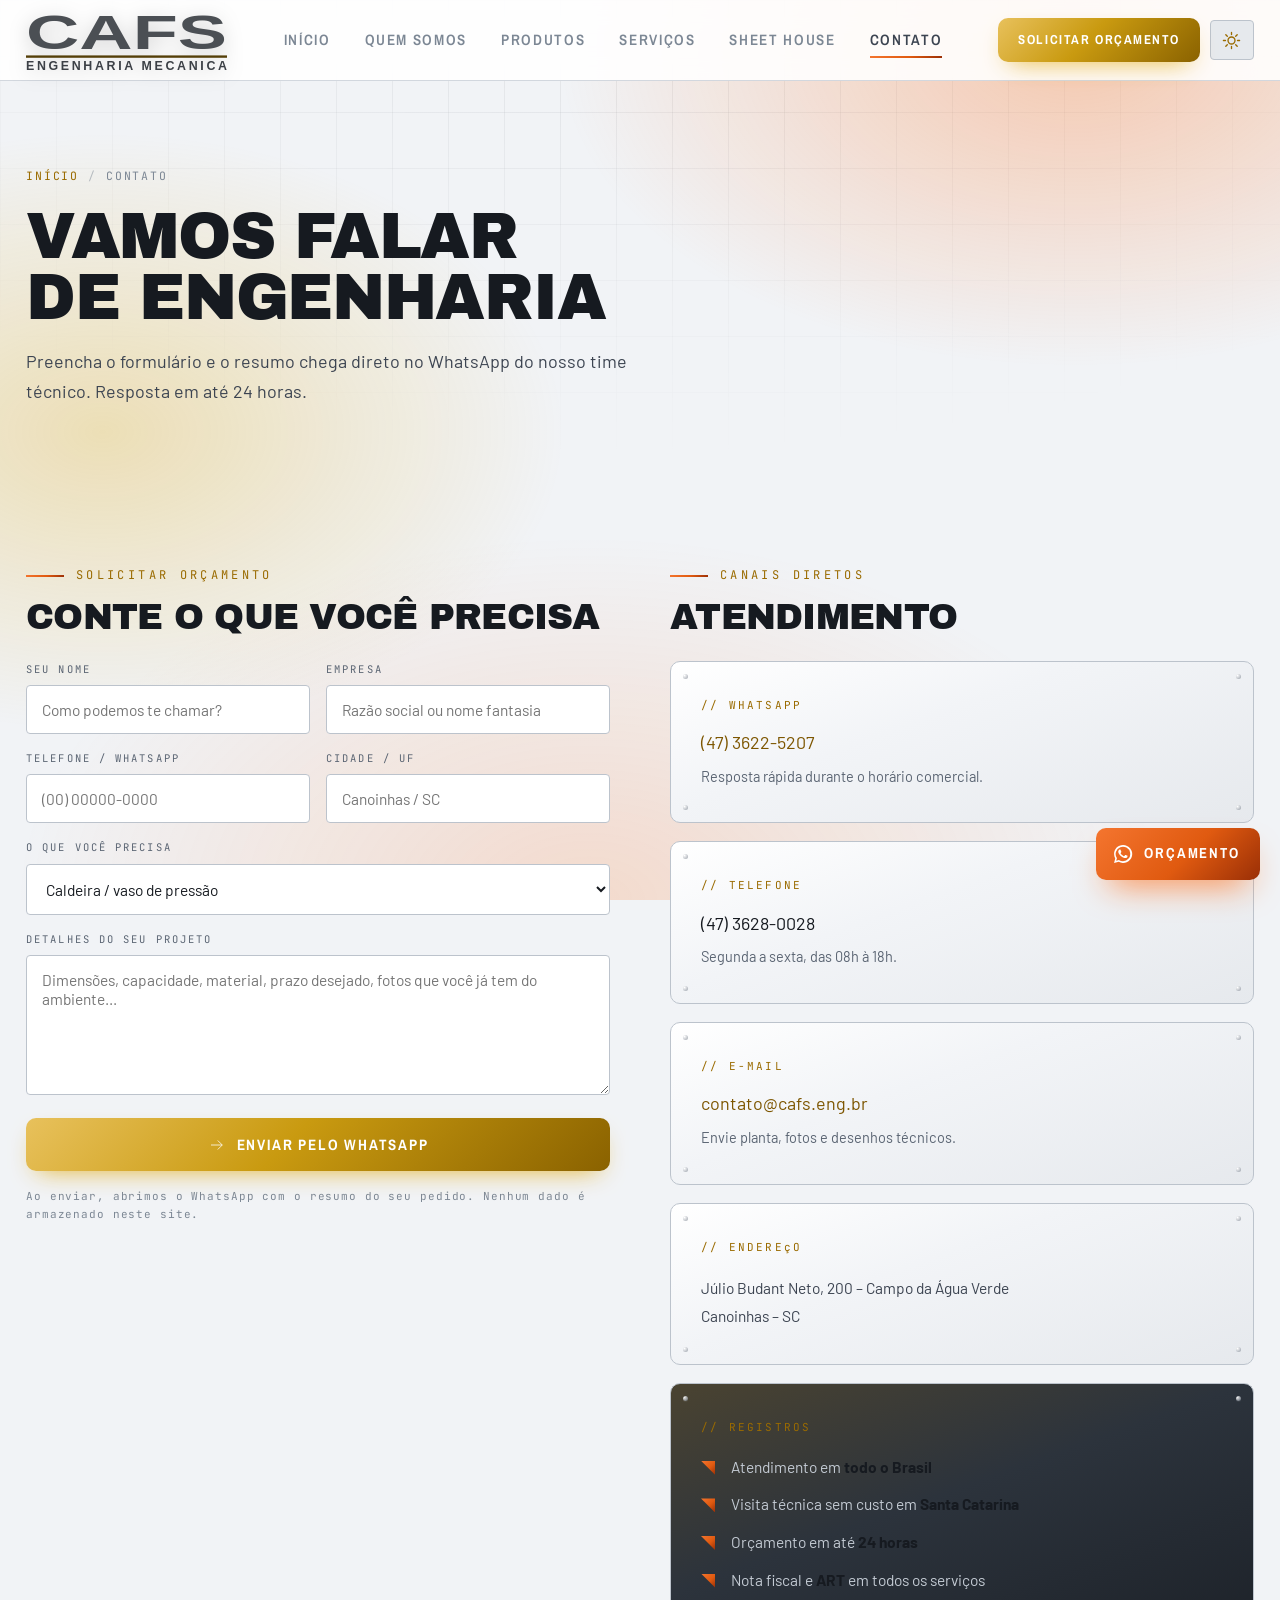
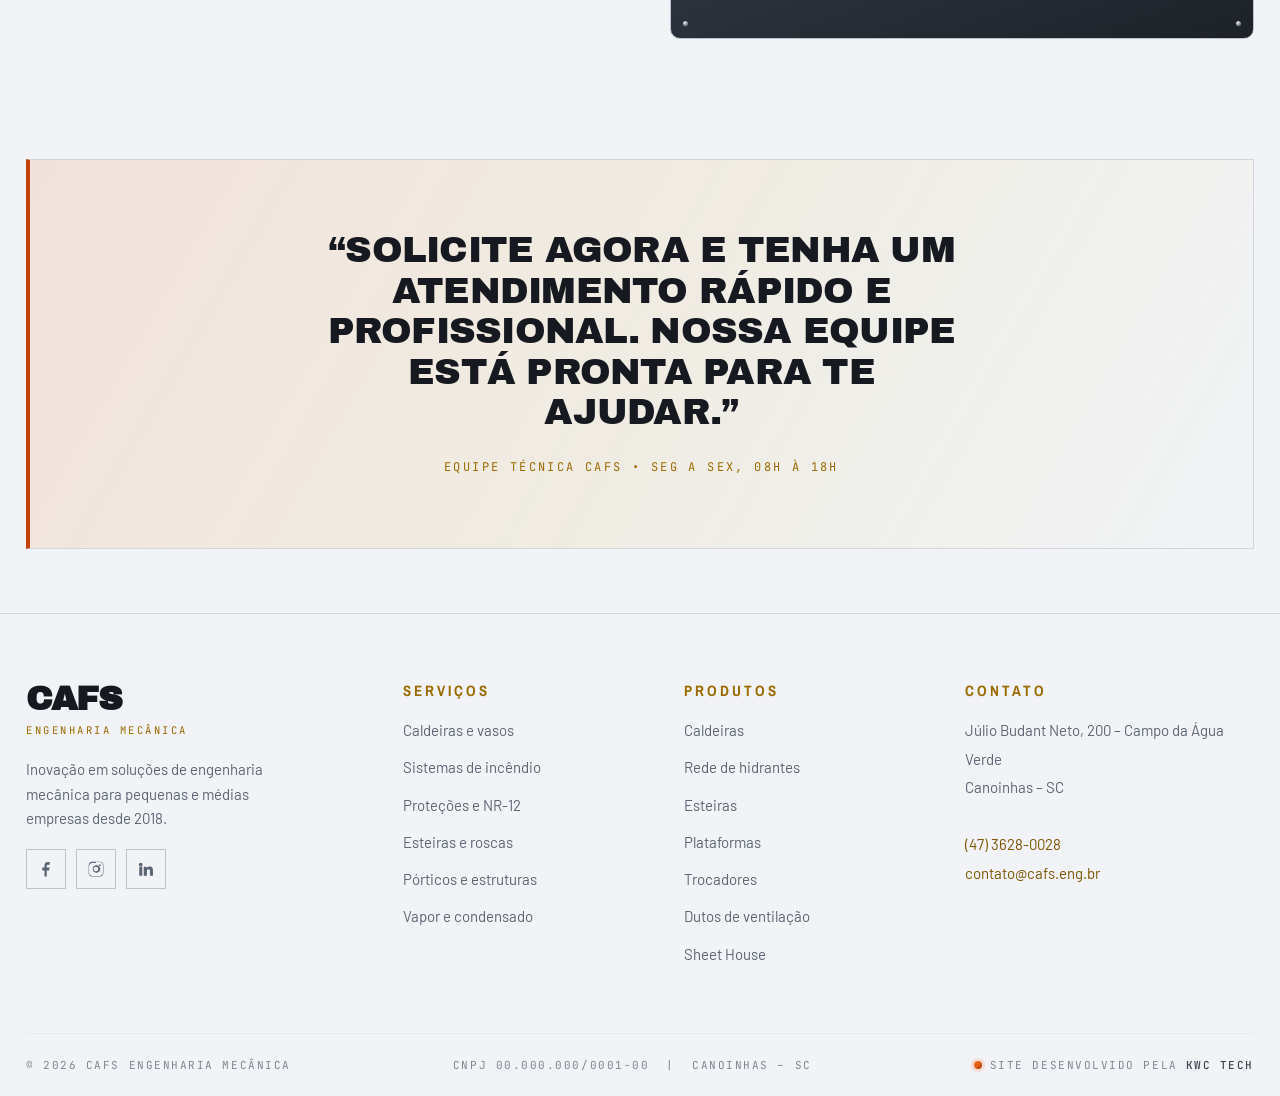
==== commit 83bc0b0e: "Cria aba Sheet House e ativa deploy de imagens Nova secao Sheet House com catalogo de depositos meta" ====
--- a/contato.html
+++ b/contato.html
@@ -26,6 +26,7 @@
       <a href="quem-somos.html">Quem Somos</a>
       <a href="produtos.html">Produtos</a>
       <a href="servicos.html">Servi&ccedil;os</a>
+      <a href="sheet-house.html">Sheet House</a>
       <a href="contato.html">Contato</a>
       <a class="btn btn--sm btn--gold" href="contato.html#orcamento">Or&ccedil;amento</a>
     </nav>
@@ -198,6 +199,7 @@
           <li><a href="produtos.html#grade">Plataformas</a></li>
           <li><a href="produtos.html#grade">Trocadores</a></li>
           <li><a href="produtos.html#grade">Dutos de ventila&ccedil;&atilde;o</a></li>
+          <li><a href="sheet-house.html">Sheet House</a></li>
         </ul>
       </div>
       <div>
--- a/assets/css/style.css
+++ b/assets/css/style.css
@@ -601,6 +601,10 @@
   display:grid;place-items:center;cursor:zoom-in;
   border-bottom:1px solid var(--ash-700);
 }
+/* mídia na altura da própria imagem, sem cortar nem sobrar espaço */
+.cat__media.media--full{aspect-ratio:auto;padding:0;display:block}
+.cat__media.media--full img{width:100%;height:auto;display:block}
+
 .cat__media img{width:100%;height:100%;object-fit:cover;transition:transform .55s var(--ease)}
 .cat:hover .cat__media img{transform:scale(1.06)}
 /* colchetes tipo viewport CAD quando não há imagem */
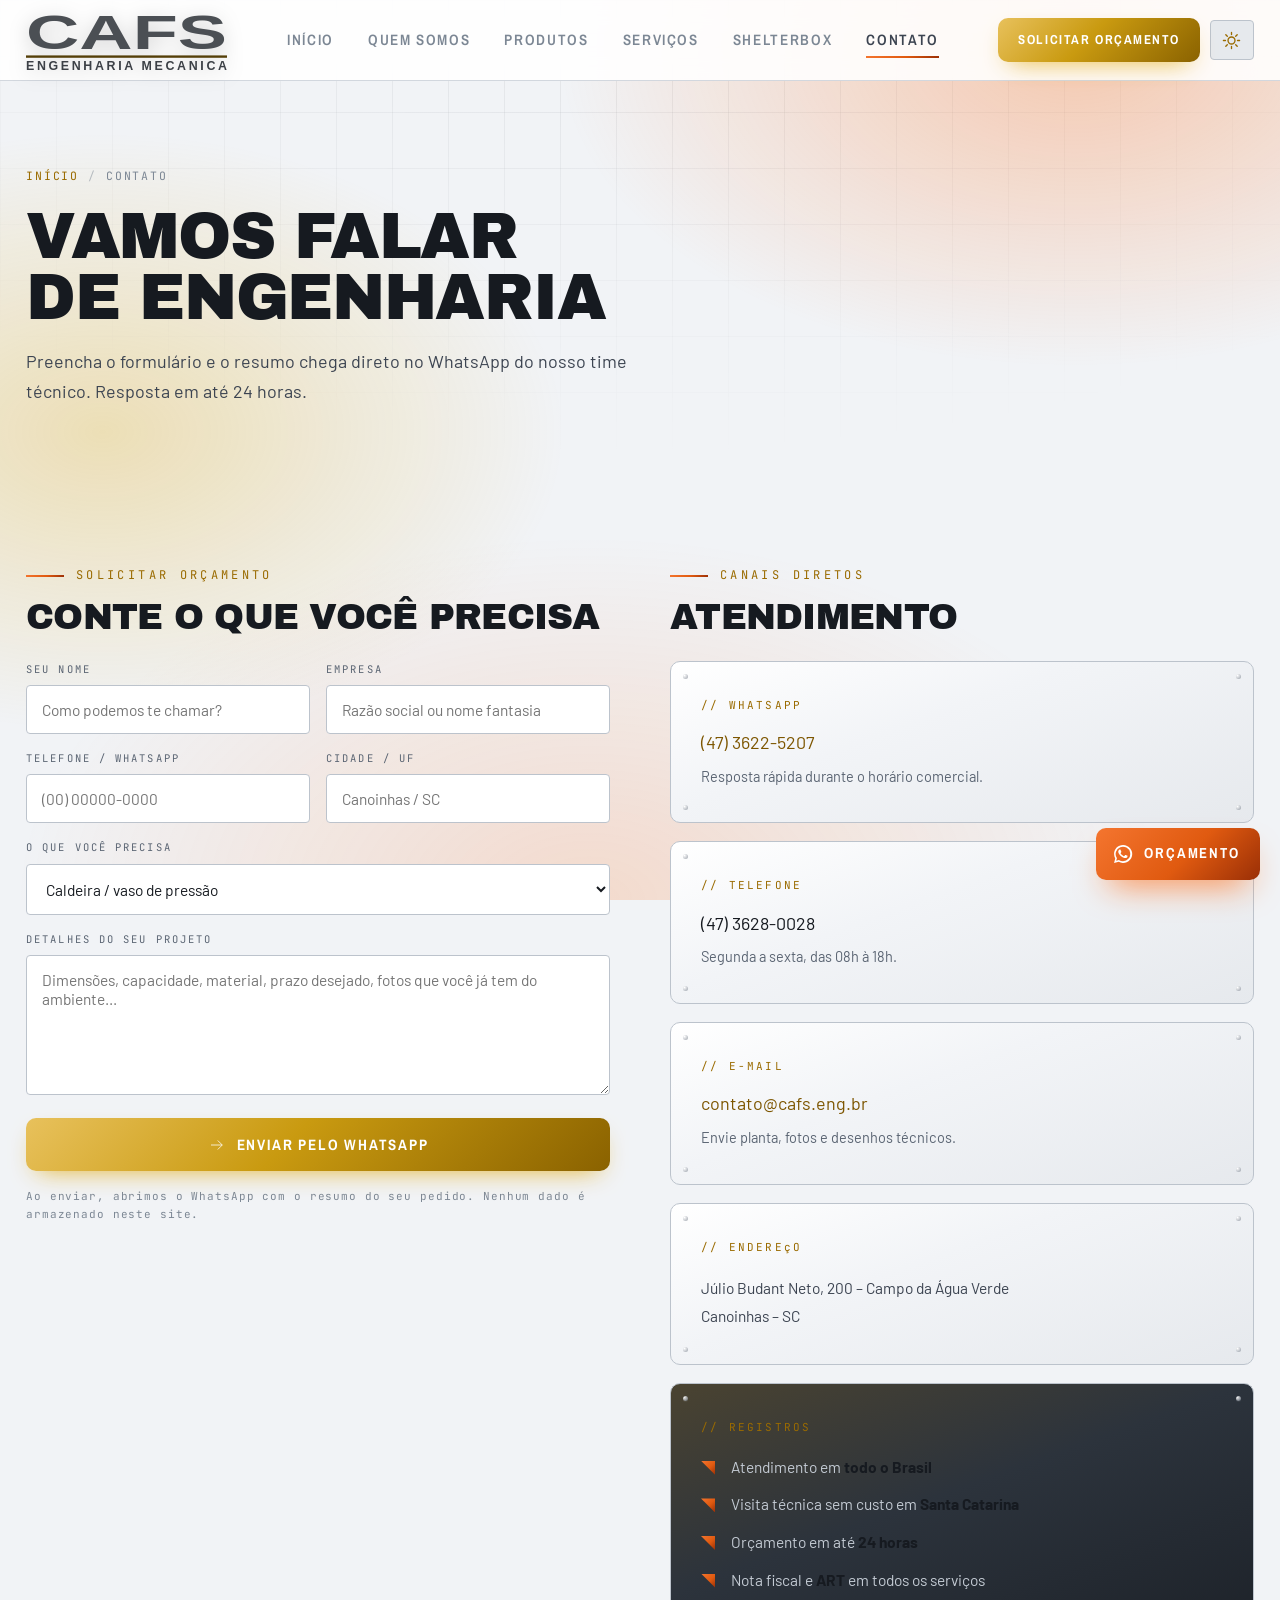
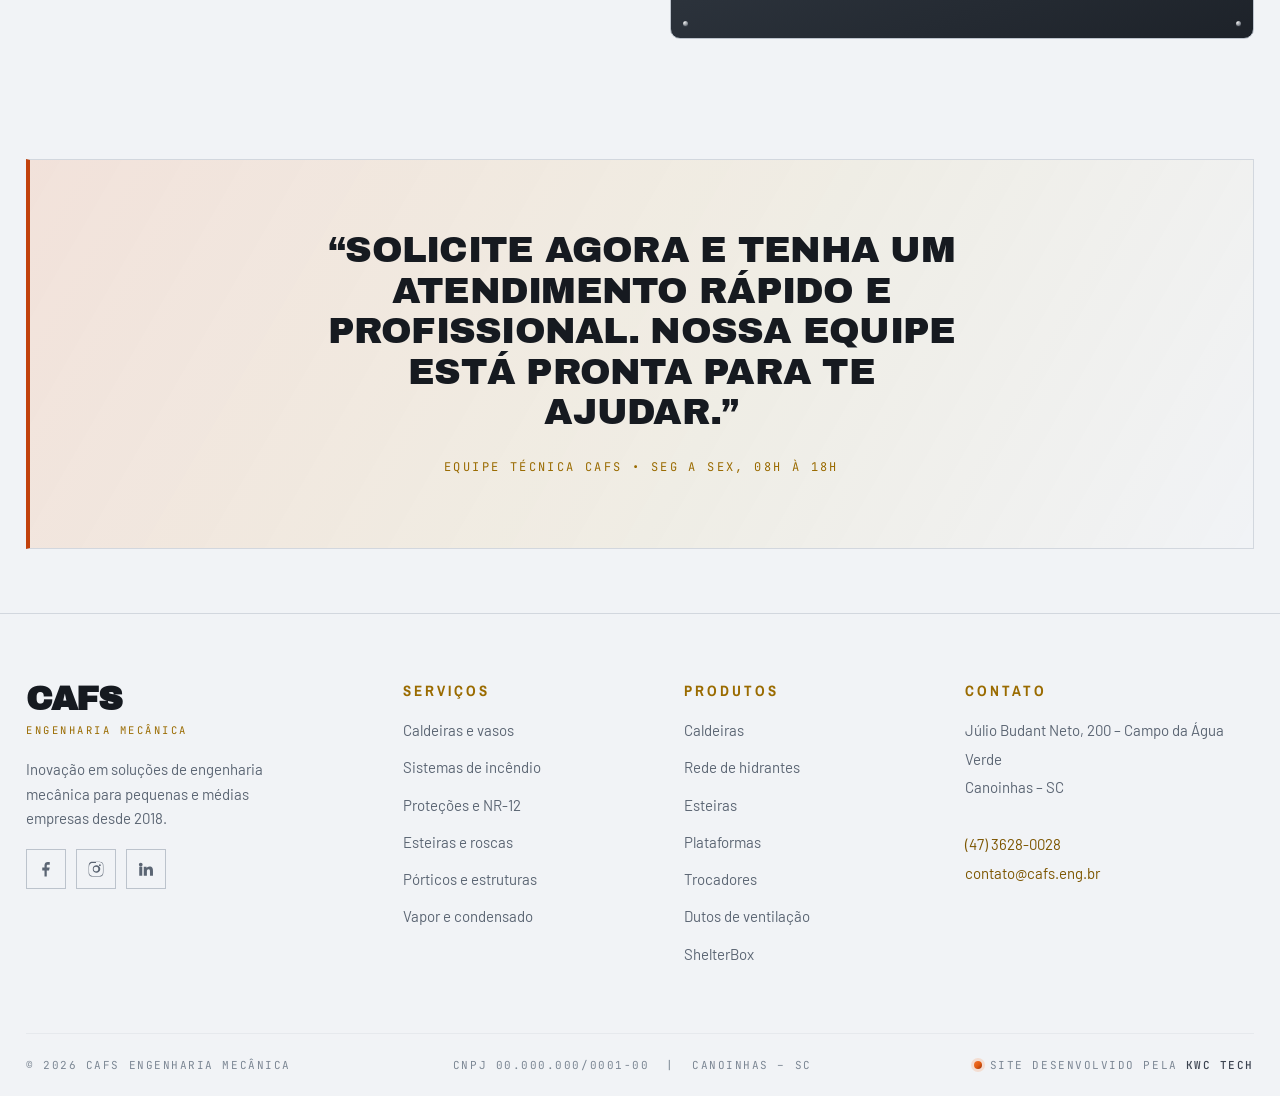
==== commit 3f939782: "Renomeia aba 'Sheet House' para ShelterBox Arquivo do HTML virou shelter-box.html, pasta de imagens " ====
--- a/contato.html
+++ b/contato.html
@@ -26,7 +26,7 @@
       <a href="quem-somos.html">Quem Somos</a>
       <a href="produtos.html">Produtos</a>
       <a href="servicos.html">Servi&ccedil;os</a>
-      <a href="sheet-house.html">Sheet House</a>
+      <a href="shelter-box.html">ShelterBox</a>
       <a href="contato.html">Contato</a>
       <a class="btn btn--sm btn--gold" href="contato.html#orcamento">Or&ccedil;amento</a>
     </nav>
@@ -199,7 +199,7 @@
           <li><a href="produtos.html#grade">Plataformas</a></li>
           <li><a href="produtos.html#grade">Trocadores</a></li>
           <li><a href="produtos.html#grade">Dutos de ventila&ccedil;&atilde;o</a></li>
-          <li><a href="sheet-house.html">Sheet House</a></li>
+          <li><a href="shelter-box.html">ShelterBox</a></li>
         </ul>
       </div>
       <div>
